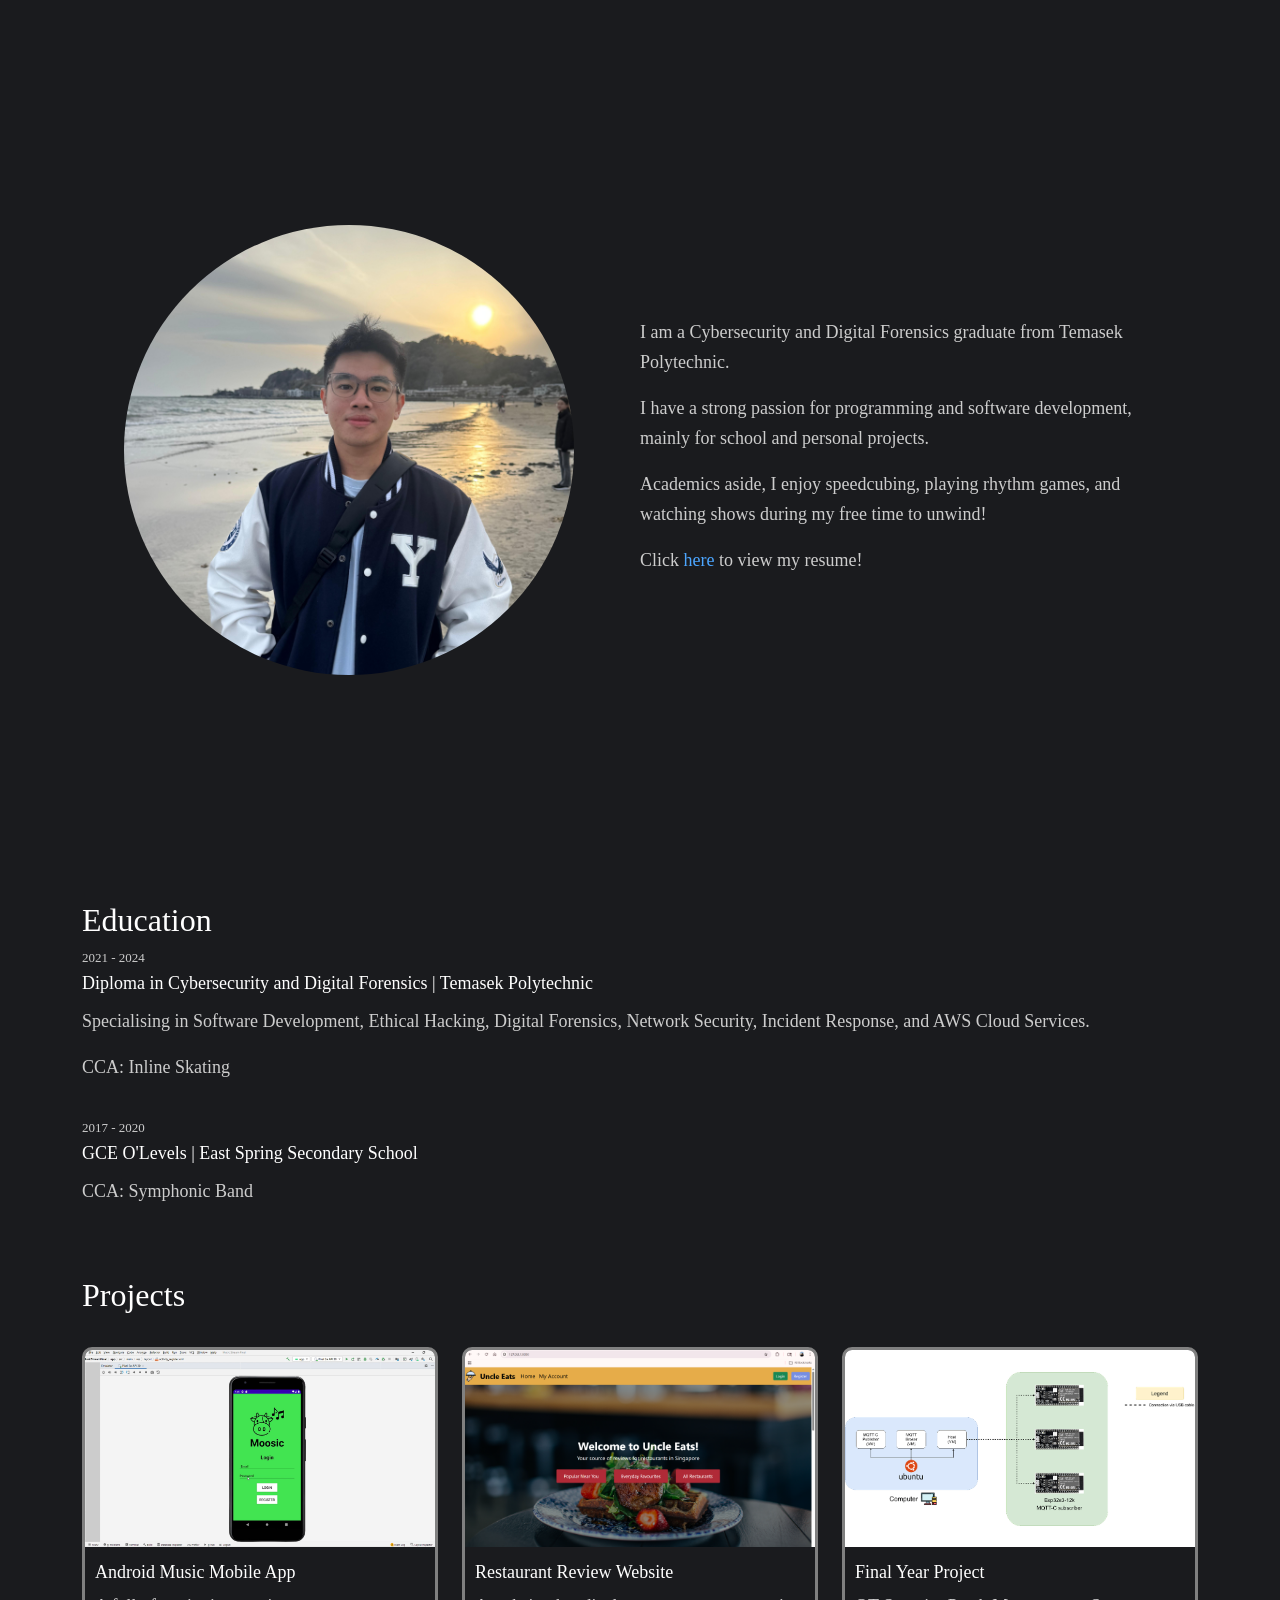
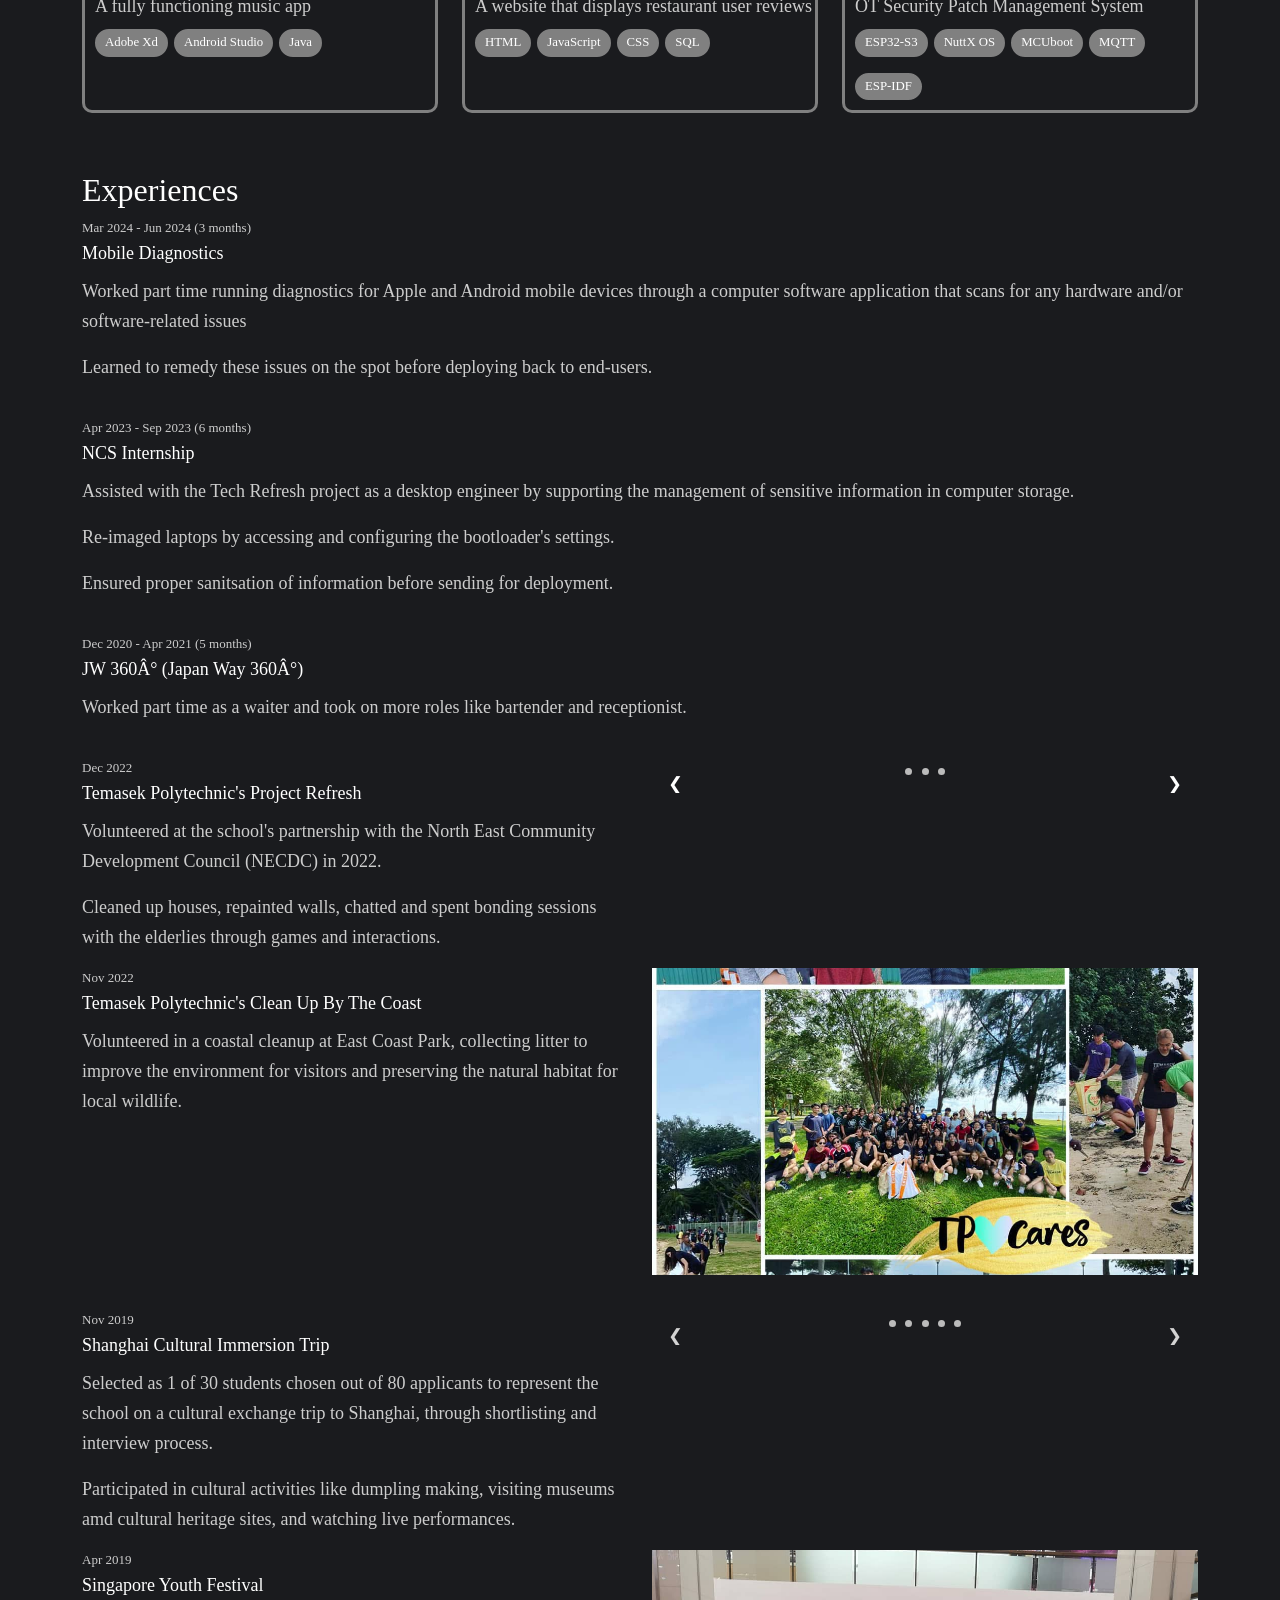
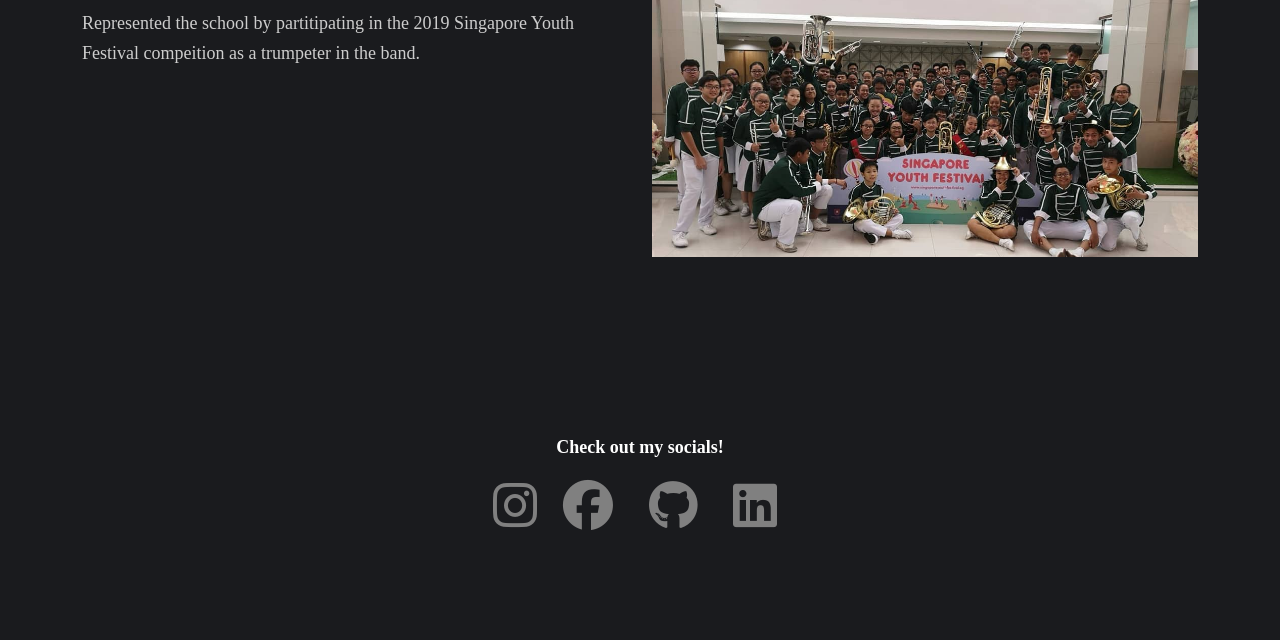
==== index.html @ 4764091c "updated resume link" ====
<!DOCTYPE html>
<html>
    <head>
        <title>
            Isaac's Portfolio
        </title>
        <meta name="viewport" content="width=device-width, initial-scale=1.0">
        <link href="https://cdn.jsdelivr.net/npm/bootstrap@5.3.8/dist/css/bootstrap.min.css" rel="stylesheet" integrity="sha384-sRIl4kxILFvY47J16cr9ZwB07vP4J8+LH7qKQnuqkuIAvNWLzeN8tE5YBujZqJLB" crossorigin="anonymous">
        <link rel="stylesheet" href="https://cdnjs.cloudflare.com/ajax/libs/font-awesome/6.5.1/css/all.min.css">
        <link href='https://fonts.googleapis.com/css?family=JetBrains Mono' rel='stylesheet'>
        <link rel="stylesheet" href="style.css">
        <link rel="preload" as="image" href="public/avatar.jpeg">
    </head>

    <body>
        <div class="navbar-overlay"></div>
        <div w3-include-html="navbar.html"></div>
        <div class="container">
            <div class="row align-items-center sec1" id="sec1">
                <div class="col-12 col-md-6 text-center">
                    <img src="public/avatar.jpeg" alt="Avatar" class="avatar">
                </div>
                <div class="col-12 col-md-6 mono-p">
                    <h1 class="mono-h1"><span class="auto-type"></h1>
                    <p>I am a Cybersecurity and Digital Forensics graduate from Temasek Polytechnic.</p>
                    <p>I have a strong passion for programming and software development, mainly for school and personal projects.</p>
                    <p>Academics aside, I enjoy speedcubing, playing rhythm games, and watching shows during my free time to unwind!</p>
                    <div>
                        <p>Click <a class="ext-link" href="https://drive.google.com/file/d/1v0BvdiMFDhr4wLWKncnkN6v-j6sJfYW4/view?usp=sharing" target="_blank">here</a> to view my resume!</p>
                    </div>
                </div>
            </div>
            <div class="row" id="sec2">
                <section>
                    <h1 class="mono-h1">Education</h1>
                    <div class="row">
                        <div class="col-12">
                            <div class="timeline-item">
                                <div class="mono-p">
                                    <span class="timeline-year">2021 - 2024</span>
                                    <h4 class="mono-h4">Diploma in Cybersecurity and Digital Forensics | Temasek Polytechnic</h4>
                                    <p>Specialising in Software Development, Ethical Hacking, Digital Forensics, Network Security, Incident Response, and AWS Cloud Services.</p>
                                    <p>CCA: Inline Skating</p>
                                </div>
                            </div>

                            <div class="timeline-item">
                                <div class="mono-p">
                                    <span class="timeline-year">2017 - 2020</span>
                                    <h4 class="mono-h4">GCE O'Levels | East Spring Secondary School</h4>
                                    <p>CCA: Symphonic Band</p>
                                </div>
                            </div>
                        </div>
                    </div>
                </section>
            </div>
            
            <!-- empty gap -->
            <div style="padding-top: 3%;"></div>
        
            <!-- projects -->
            <div class="row" id="sec3">
                <section>
                    <h1 class="mono-h1">Projects</h1>
                    <div class="row">
                        <div class="col-12">
                            <div class="projects-grid">

                                <!-- music app -->
                                <a href="projects/android.html" class="project-card" onclick="localStorage.setItem('projectFrom', 'index')">
                                    <div class="project-thumb">
                                        <img src="public/project-images/android.png" alt="project 1" loading="lazy">
                                        <div class="project-overlay">
                                            <span>view project</span>
                                        </div>
                                    </div>
                                    <div class="project-info">
                                        <h4>Android Music Mobile App</h4>
                                        <p>A fully functioning music app</p>
                                        <div class="project-tags">
                                            <span class="tag">Adobe Xd</span>
                                            <span class="tag">Android Studio</span>
                                            <span class="tag">Java</span>
                                        </div>
                                    </div>
                                </a>
                                
                                <!-- restaurant review website -->
                                <a href="projects/restaurant.html" class="project-card">
                                    <div class="project-thumb">
                                        <img src="public/project-images/restaurant1.png" alt="project 2" loading="lazy">
                                        <div class="project-overlay">
                                            <span>view project</span>
                                        </div>
                                    </div>
                                    <div class="project-info">
                                        <h4>Restaurant Review Website</h4>
                                        <p>A website that displays restaurant user reviews</p>
                                        <div class="project-tags">
                                            <span class="tag">HTML</span>
                                            <span class="tag">JavaScript</span>
                                            <span class="tag">CSS</span>
                                            <span class="tag">SQL</span>
                                        </div>
                                    </div>
                                </a>

                                <!-- mp -->
                                <a href="projects/mp.html" class="project-card">
                                    <div class="project-thumb">
                                        <img src="public/project-images/esp32.jpg" alt="project 3" loading="lazy" style="object-fit: contain;">
                                        <div class="project-overlay">
                                            <span>view project</span>
                                        </div>
                                    </div>
                                    <div class="project-info">
                                        <h4>Final Year Project</h4>
                                        <p>OT Security Patch Management System</p>
                                        <div class="project-tags">
                                            <span class="tag">ESP32-S3</span>
                                            <span class="tag">NuttX OS</span>
                                            <span class="tag">MCUboot</span>
                                            <span class="tag">MQTT</span>
                                            <span class="tag">ESP-IDF</span>
                                        </div>
                                    </div>
                                </a>
                            </div>
                        </div>
                        <!-- <div class="all-projects">
                            <a href="projects.html">view all projects ></a>
                        </div> -->
                    </div>
                </section>
            </div>

            <!-- empty gap -->
            <div style="padding-top: 3%;"></div>

            <!-- experiences -->
            <div class="row" id="sec4">
                <section>
                    <h1 class="mono-h1">Experiences</h1>
                    <div class="row">
                        <div class="col-12">
                            <div class="timeline-item">
                                <span class="timeline-year">Mar 2024 - Jun 2024 (3 months)</span>
                                <h4 class="mono-h4">Mobile Diagnostics</h4>
                                <p class="mono-p">Worked part time running diagnostics for Apple and Android mobile devices through a computer software application that scans for any hardware and/or software-related issues</p>
                                <p class="mono-p">Learned to remedy these issues on the spot before deploying back to end-users.</p>
                            </div>
                            <div class="timeline-item">
                                <div class="timeline-content">
                                    <span class="timeline-year">Apr 2023 - Sep 2023 (6 months)</span>
                                    <h4 class="mono-h4">NCS Internship</h4>
                                    <p class="mono-p">Assisted with the Tech Refresh project as a desktop engineer by supporting the management of sensitive information in computer storage.</p>
                                    <p class="mono-p">Re-imaged laptops by accessing and configuring the bootloader's settings.</p>
                                    <p class="mono-p">Ensured proper sanitsation of information before sending for deployment.</p>
                                </div>
                            </div>
                            <div class="timeline-item">
                                <div class="timeline-content">
                                    <span class="timeline-year">Dec 2020 - Apr 2021 (5 months)</span>
                                    <h4 class="mono-h4">JW 360° (Japan Way 360°)</h4>
                                    <p class="mono-p">Worked part time as a waiter and took on more roles like bartender and receptionist.</p>
                                </div>
                            </div>
                        </div>
                    </div>
                    
                    <div class="row">
                        <!-- project refresh -->
                        <div class="timeline-content">
                            <div class="row">
                                <div class="col-12 col-md-6">
                                    <span class="timeline-year">Dec 2022</span>
                                    <h4 class="mono-h4">Temasek Polytechnic's Project Refresh</h4>
                                    <p class="mono-p">Volunteered at the school's partnership with the North East Community Development Council (NECDC) in 2022.</p>
                                    <p class="mono-p">Cleaned up houses, repainted walls, chatted and spent bonding sessions with the elderlies through games and interactions.</p>
                                </div>
                                <div class="col-12 col-md-6">
                                    <div class="slideshow-container" id="slideshow-refresh">
                                        <div class="mySlides">
                                            <div class="numbertext">1 / 3</div>
                                            <img src="public/experiences/refresh1.webp" class="lightbox-trigger" data-group="refresh" data-index="0" loading="lazy">
                                        </div>
                                        <div class="mySlides">
                                            <div class="numbertext">2 / 3</div>
                                            <img src="public/experiences/refresh2.jpg" class="lightbox-trigger" data-group="refresh" data-index="1" loading="lazy">
                                        </div>
                                        <div class="mySlides">
                                            <div class="numbertext">3 / 3</div>
                                            <img src="public/experiences/refresh3.jpg" class="lightbox-trigger" data-group="refresh" data-index="2" loading="lazy">
                                        </div>
                                        <a class="prev" onclick="plusSlides(-1, 'slideshow-refresh')" style="color: white;">&#10094;</a>
                                        <a class="next" onclick="plusSlides(1, 'slideshow-refresh')" style="color: white;">&#10095;</a>

                                        <div class="dots-container">
                                            <span class="dot" onclick="currentSlide(1, 'slideshow-refresh')"></span>
                                            <span class="dot" onclick="currentSlide(2, 'slideshow-refresh')"></span>
                                            <span class="dot" onclick="currentSlide(3, 'slideshow-refresh')"></span>
                                        </div>
                                    </div>
                                </div>
                            </div>
                        </div>

                        <!-- clean up by the coast -->
                        <div class="coast-timeline-item">
                            <div class="timeline-content">
                                <div class="row">
                                    <div class="col-12 col-md-6">
                                        <span class="timeline-year">Nov 2022</span>
                                        <h4 class="mono-h4">Temasek Polytechnic's Clean Up By The Coast</h4>
                                        <p class="mono-p">Volunteered in a coastal cleanup at East Coast Park, collecting litter to improve the environment for visitors and preserving the natural habitat for local wildlife.</p>
                                    </div>
                                    <div class="col-12 col-md-6">
                                        <img src="public/experiences/clean-up.jpg" class="lightbox-trigger single-image" data-group="cleanup" data-index="0" loading="lazy">
                                    </div>
                                </div>
                            </div>
                        </div>

                        <!-- shanghai -->
                        <div class="timeline-content">
                            <div class="row">
                                <div class="col-12 col-md-6">
                                    <span class="timeline-year">Nov 2019</span>
                                    <h4 class="mono-h4">Shanghai Cultural Immersion Trip</h4>
                                    <p class="mono-p">Selected as 1 of 30 students chosen out of 80 applicants to represent the school on a cultural exchange trip to Shanghai, through shortlisting and interview process.</p>
                                    <p class="mono-p">Participated in cultural activities like dumpling making, visiting museums amd cultural heritage sites, and watching live performances.</p>
                                </div>
                                <div class="col-12 col-md-6">
                                    <div class="slideshow-container" id="slideshow-shanghai">
                                        <div class="mySlides">
                                            <div class="numbertext">1 / 5</div>
                                            <img src="public/experiences/shanghai1.jpg" class="lightbox-trigger" data-group="shanghai" data-index="0" loading="lazy">
                                        </div>
                                        <div class="mySlides">
                                            <div class="numbertext">2 / 5</div>
                                            <img src="public/experiences/shanghai2.jpeg" class="lightbox-trigger" data-group="shanghai" data-index="1" loading="lazy">
                                        </div>
                                        <div class="mySlides">
                                            <div class="numbertext">3 / 5</div>
                                            <img src="public/experiences/shanghai3.jpeg" class="lightbox-trigger" data-group="shanghai" data-index="2" loading="lazy">
                                        </div>
                                        <div class="mySlides">
                                            <div class="numbertext">4 / 5</div>
                                            <img src="public/experiences/shanghai4.jpeg" class="lightbox-trigger" data-group="shanghai" data-index="3" loading="lazy">
                                        </div>
                                        <div class="mySlides">
                                            <div class="numbertext">5 / 5</div>
                                            <img src="public/experiences/shanghai5.jpeg" class="lightbox-trigger" data-group="shanghai" data-index="4" loading="lazy">
                                        </div>
                                        <a class="prev" onclick="plusSlides(-1, 'slideshow-shanghai')" style="color: lightgrey;">&#10094;</a>
                                        <a class="next" onclick="plusSlides(1, 'slideshow-shanghai')" style="color: lightgrey;">&#10095;</a>

                                        <div class="dots-container">
                                            <span class="dot" onclick="currentSlide(1, 'slideshow-shanghai')"></span>
                                            <span class="dot" onclick="currentSlide(2, 'slideshow-shanghai')"></span>
                                            <span class="dot" onclick="currentSlide(3, 'slideshow-shanghai')"></span>
                                            <span class="dot" onclick="currentSlide(4, 'slideshow-shanghai')"></span>
                                            <span class="dot" onclick="currentSlide(5, 'slideshow-shanghai')"></span>
                                        </div>
                                    </div>
                                </div>
                            </div>
                        </div>

                        <!-- syf -->
                        <div class="timeline-content">
                            <div class="row">
                                <div class="col-12 col-md-6">
                                <span class="timeline-year">Apr 2019</span>
                                <h4 class="mono-h4">Singapore Youth Festival</h4>
                                <p class="mono-p">Represented the school by partitipating in the 2019 Singapore Youth Festival compeition as a trumpeter in the band.</p>
                            </div>
                            <div class="col-12 col-md-6">
                                <img src="public/experiences/syf.jpg" class="lightbox-trigger single-image" data-group="syf" data-index="0" loading="lazy">
                            </div>
                        </div>
                    </div>
                </section>
            </div>

            <div class="row text-center socials icon" id="sec5">
                <div class="col-12">
                    <h4 class="mono-h4" style="padding-top: 15%; font-weight: bold; color: white;">Check out my socials!</h4>
                    <a href="https://www.instagram.com/isaactannnnn/" target="_blank"><i class="fa-brands fa-instagram"></i></a>
                    <a href="https://www.facebook.com/isaac.tan.73157" target="_blank"><i class="fa-brands fa-facebook socials"></i></a>
                    <a href="https://github.com/snorzac" target="_blank"><i class="fa-brands fa-github socials"></i></a>
                    <a href="https://www.linkedin.com/in/isaac-tan-98622b218/" target="_blank"><i class="fa-brands fa-linkedin socials"></i></a>
                </div>
            </div>
        </div>
        <div id="lightbox">
            <span class="lightbox-close" onclick="closeLightbox()">&times;</span>
            <a class="lightbox-prev" onclick="changeLightboxSlide(-1)">&#10094;</a>
            <img id="lightbox-img" src="">
            <a class="lightbox-next" onclick="changeLightboxSlide(1)">&#10095;</a>
        </div>
        <script src="https://www.w3schools.com/lib/w3.js"></script>
        <script>w3.includeHTML();</script>
        <script src="https://unpkg.com/typed.js@3.0.0/dist/typed.umd.js"></script>
        <script src="https://cdn.jsdelivr.net/npm/bootstrap@5.3.8/dist/js/bootstrap.bundle.min.js"></script>
        <script src="script.js"></script>
    </body>
</html>
---- style.css ----
/* @import url('https://fonts.googleapis.com/css2?family=JetBrains+Mono:wght@400;500;600;700&display=swap'); */

@font-face {
  font-family: 'JetBrains Mono';
  src: url('https://cdn.jsdelivr.net/gh/JetBrains/JetBrainsMono/web/woff2/JetBrainsMono-Bold-Italic.woff2') format('woff2'),
    url('https://cdn.jsdelivr.net/gh/JetBrains/JetBrainsMono/web/woff/JetBrainsMono-Bold-Italic.woff') format('woff');
  font-weight: 700;
  font-style: italic;
  font-display: swap;
}

@font-face {
  font-family: 'JetBrains Mono';
  src: url('https://cdn.jsdelivr.net/gh/JetBrains/JetBrainsMono/web/woff2/JetBrainsMono-Bold.woff2') format('woff2'),
    url('https://cdn.jsdelivr.net/gh/JetBrains/JetBrainsMono/web/woff/JetBrainsMono-Bold.woff') format('woff');
  font-weight: 700;
  font-style: normal;
  font-display: swap;
}

@font-face {
  font-family: 'JetBrains Mono';
  src: url('https://cdn.jsdelivr.net/gh/JetBrains/JetBrainsMono/web/woff2/JetBrainsMono-ExtraBold-Italic.woff2') format('woff2'),
    url('https://cdn.jsdelivr.net/gh/JetBrains/JetBrainsMono/web/woff/JetBrainsMono-ExtraBold-Italic.woff') format('woff');
  font-weight: 800;
  font-style: italic;
  font-display: swap;
}

@font-face {
  font-family: 'JetBrains Mono';
  src: url('https://cdn.jsdelivr.net/gh/JetBrains/JetBrainsMono/web/woff2/JetBrainsMono-ExtraBold.woff2') format('woff2'),
    url('https://cdn.jsdelivr.net/gh/JetBrains/JetBrainsMono/web/woff/JetBrainsMono-ExtraBold.woff') format('woff');
  font-weight: 800;
  font-style: normal;
  font-display: swap;
}

@font-face {
  font-family: 'JetBrains Mono';
  src: url('https://cdn.jsdelivr.net/gh/JetBrains/JetBrainsMono/web/woff2/JetBrainsMono-Italic.woff2') format('woff2'),
    url('https://cdn.jsdelivr.net/gh/JetBrains/JetBrainsMono/web/woff/JetBrainsMono-Italic.woff') format('woff');
  font-weight: 400;
  font-style: italic;
  font-display: swap;
}

@font-face {
  font-family: 'JetBrains Mono';
  src: url('https://cdn.jsdelivr.net/gh/JetBrains/JetBrainsMono/web/woff2/JetBrainsMono-Medium-Italic.woff2') format('woff2'),
    url('https://cdn.jsdelivr.net/gh/JetBrains/JetBrainsMono/web/woff/JetBrainsMono-Medium-Italic.woff') format('woff');
  font-weight: 500;
  font-style: italic;
  font-display: swap;
}

@font-face {
  font-family: 'JetBrains Mono';
  src: url('https://cdn.jsdelivr.net/gh/JetBrains/JetBrainsMono/web/woff2/JetBrainsMono-Medium.woff2') format('woff2'),
    url('https://cdn.jsdelivr.net/gh/JetBrains/JetBrainsMono/web/woff/JetBrainsMono-Medium.woff') format('woff');
  font-weight: 500;
  font-style: normal;
  font-display: swap;
}

@font-face {
  font-family: 'JetBrains Mono';
  src: url('https://cdn.jsdelivr.net/gh/JetBrains/JetBrainsMono/web/woff2/JetBrainsMono-Regular.woff2') format('woff2'),
    url('https://cdn.jsdelivr.net/gh/JetBrains/JetBrainsMono/web/woff/JetBrainsMono-Regular.woff') format('woff');
  font-weight: 400;
  font-style: normal;
  font-display: swap;
}

html
{
    scroll-behavior: smooth;
}

/* navbar */
/* navbar */
/* navbar */
.navbar
{
    display: block;
    min-width: 100%;
    background-color: rgb(26, 27, 30);
    font-size: 13px;
    position: fixed;
    top: 0;
    left: 0;
    z-index: 9996;
}

.navbar .navbar-container
{
    border-bottom: 1px solid rgba(255, 255, 255, 0.2);
    height: 74.15px;
}

.navbar a
{
    font-family: 'JetBrains Mono';
    text-decoration-style: solid;
    text-decoration-thickness: auto;
    text-transform: uppercase;
    color: white !important;
}

.navbar a:hover
{
    text-decoration: underline;
}

.navbar-close
{
    display: none;
}

.navbar-expand-lg
{
    padding: 0px;
}

.nav-item
{
    padding-left: 24px;
    padding-right: 24px;
}

@media (max-width: 768px)
{
    .navbar-container
    {
        padding-left: 0;
        padding-right: 0;
    }

    .navbar-nav
    {
        width: 100% !important;
        margin: 0 !important;
    }

    .navbar-toggler
    {
        border-color: grey;
        border: hidden;
        padding: 12px;
        margin-right: 0px !important;
        background-origin: padding-box;
        border: none;
    }

    .navbar-toggler-icon
    {
        background-image: url("data:image/svg+xml,%3csvg xmlns='http://www.w3.org/2000/svg' viewBox='0 0 30 30'%3e%3cpath stroke='rgb(255, 255, 255)' stroke-linecap='round' stroke-miterlimit='10' stroke-width='2' d='M4 7h22M4 15h22M4 23h22'/%3e%3c/svg%3e");
        width: 24px;
        height: 24px;
        font-size: 15px;
    }

    .navbar-expand-lg
    {
        padding: 0px;
    }

    .navbar a:hover
    {
        text-decoration: none;
    }

    .navbar .navbar-container
    {
        border-bottom: hidden;
        height: 50.4px;
    }

    .navbar-collapse
    {
        position: fixed;
        background-color: rgb(26, 27, 30);
        top: 0;
        left: 0;
        right: 0;
        width: 100%;
        padding: 30px 20px;
        transform: translateY(-100%);
        transition: transform 0.1s cubic-bezier(0.4, 0, 0.2, 1) !important;
        will-change: transform;
    }

    .navbar-collapse.show
    {
        padding: 0 !important;
        display: block !important;
        transform: translateY(0) !important;
    }
    
    .navbar-overlay
    {
        display: none;
        position: fixed;
        top: 0;
        left: 0;
        width: 100%;
        height: 100%;
        background-color: rgba(0, 0, 0, 0.5);
        z-index: 9000 !important;
    }
    
    .navbar-overlay.show
    {
        display: block;
    }
    
    .navbar-close
    {
        display: block !important;
        font-size: 36px !important;
        text-align: right;
        padding: 8px 0px;
    }
    
    .nav-link.active
    {
        text-align: right;
        font-size: 13px;
        line-height: 36px;
    }
}

.socials
{
    padding-left: 10px;
    padding-right: 10px;
    padding-bottom: 5%;
    padding-top: 10px;
    font-size: 50px;
}

.icon
{
    color: grey;
}

.icon a:hover
{
    color: white;
}

.row
{
    scroll-margin-top: 100px;
}

@media (max-width: 768px)
{
    .row
    {
        scroll-margin-top: 60px;
    }
}

body
{
    overflow-x: hidden;
    color: rgb(255, 255, 255);
    background-color: rgb(26, 27, 30);
}

.mono-h1
{
    font-family: 'JetBrains Mono';
    font-weight: 500;
    font-style: normal;
    line-height: 40px;
    font-size: 32px;
    font-stretch: 100%;
    color: rgb(255, 255, 255);
    display: block;
}

.mono-h3
{
    font-family: 'JetBrains Mono';
    font-weight: 500;
    font-style: normal;
    line-height: 30px;
    font-size: 23px;
    font-stretch: 100%;
    color: rgb(255, 255, 255);
    display: block;
}

.mono-h4
{
    font-family: 'JetBrains Mono';
    font-weight: 500;
    font-style: normal;
    line-height: 30px;
    font-size: 18px;
    font-stretch: 100%;
    color: rgb(255, 255, 255);
    display: block;
}

.mono-p
{
    font-family: 'JetBrains Mono';
    font-style: normal;
    line-height: 30px;
    font-size: 18px;
    font-weight: 400;
    font-stretch: 100%;
    color: rgb(205, 205, 205);
    display: block;
}

@media (max-width: 768px)
{
    body p
    {
        font-size: 18px;
        line-height: 1.5;
    }

    #sec2 .mono-p
    {
        line-height: 20px;
    }
}

.sec1
{
    min-height: 100vh;
    width: 100%;
    display: flex;
    align-items: center;
    justify-content: center;
}

@media (max-width: 768px)
{
    .sec1
    {
        justify-content: initial;
        flex-direction: column;
        padding-top: 50.4px;
    }
}

/* avatar */
/* avatar */
/* avatar */
.avatar
{
    border-radius: 50%;
    width: 450px;
    height: 450px;
    object-fit: cover;
    aspect-ratio: 1 / 1;
}

@media (max-width: 768px)
{
    .avatar
    {
        width: 250px;
        height: 250px;
    }
}

/* scroll down */
/* scroll down */
/* scroll down */
.scroll-down
{
    scroll-margin-top: 100px;
    position: absolute;
    transform: translateX(-50%);
    left: 50%;
    bottom: 20px;
    height: 50px;
    width: 60px;
    cursor: pointer;
    font-size: 30px;
}

a
{
    color: inherit;
    text-decoration: none;
}

a:focus
{
    outline: none;
}

.timeline-item
{
    padding-bottom: 20px;
}

.coast-timeline-item
{
    padding-bottom: 35px;
}

@media (max-width: 768px)
{
    .coast-timeline-item
    {
        padding-bottom: 35px;
    }
}

.timeline-year
{
    font-family: 'JetBrains Mono';
    font-size: 13px;
    color: rgb(205, 205, 205);
    line-height: 20px;
    font-weight: 300px;
    display: block;
}

/* project grid */
/* project grid */
/* project grid */
.projects-grid
{
    display: grid;
    grid-template-columns: repeat(3, 1fr);
    gap: 24px;
    margin-top: 24px;
    margin-bottom: 24px;
}

@media (max-width: 768px)
{
    .projects-grid
    {
        grid-template-columns: repeat(2, 1fr);
    }
}

@media (max-width: 480px)
{
    .projects-grid
    {
        grid-template-columns: 1fr;
    }
}

/* project cards */
/* project cards */
/* project cards */
.project-card
{
    display: block;
    border: 3px solid grey;
    border-radius: 10px;
    overflow: hidden;
    transition: transform 0.2s ease, box-shadow 0.2s ease;
    color: inherit;
    text-decoration: none;
}

.project-card:hover
{
    transform: translateY(-4px);
    box-shadow: 0 8px 24px rgba(255, 197, 211, 0.4);
}

/* thumbnail */
/* thumbnail */
/* thumbnail */
.project-thumb
{
    position: relative;
    width: 100%;
    aspect-ratio: 16 / 9;
    overflow: hidden;
    background-color: white;
}

.project-thumb img
{
    width: 100%;
    height: 100%;
    object-fit: cover;
    display: block;
}

/* project description */
/* project description */
/* project description */
.project-info
{
    padding-top: 10px;
    padding-left: 10px;
}

.project-info h4
{
    font-family: 'JetBrains Mono';
    font-weight: 500;
    font-style: normal;
    line-height: 30px;
    font-size: 18px;
    font-stretch: 100%;
    color: rgb(255, 255, 255);
    display: block;
    margin: 0 0 4px 0;
}

.project-info p
{
    font-family: 'JetBrains Mono';
    font-style: normal;
    line-height: 30px;
    font-size: 18px;
    font-weight: 400;
    font-stretch: 100%;
    color: rgb(205, 205, 205);
    display: block;
    margin-bottom: 4px;
}

.project-tags
{
    font-family: 'JetBrains Mono';
    font-style: normal;
    font-size: 10px;
    display: flex;
    flex-wrap: wrap;
    gap: 6px;
    margin-top: 8px;
}

.tag
{
    font-size: 0.8rem;
    padding: 2px 8px;
    margin-bottom: 10px;
    border-radius: 20px;
    border: 2px solid grey;
    columns: inherit;
    opacity: 1;
    background-color: grey;
}

.all-projects
{
    /* color: rgb(240, 120, 150); */
    color: white;
    text-align: right;
}

.all-projects a:hover
{
    font-weight: bold;
}

#lightbox
{
    display: none;
    position: fixed;
    top: 0;
    left: 0;
    width: 100%;
    height: 100%;
    background: rgba(0, 0, 0, 0.9);
    z-index: 9999;
    justify-content: center;
    align-items: center;
    /* cursor: pointer; */
}

#lightbox.active
{
    display: flex;
}

#lightbox img
{
    max-width: 90%;
    max-height: 90vh;
    object-fit: contain;
    border-radius: 4px;
}

.projects
{
    padding-bottom: 10%;
}

.projects h1
{
    padding-bottom: 10px;
}

.projects p ul
{
    font-size: 1rem;
}

.ext-link
{
    color: rgb(76, 166, 255);
}

.ext-link:hover
{
    text-decoration: underline;
}

.card-slideshow
{
    position: relative;
    width: 100%;
    overflow: hidden;
    border: 3px solid white;
    border-radius: 10px;
}

@media (max-width: 768px)
{
    .card-slideshow
    {
        max-width: 100% !important;
        margin: 0 auto;
    }

    /* .timeline
    {
        padding-left: 20px;
    } */
}

.slide-track
{
    overflow: hidden;
    width: 100%;
    aspect-ratio: 16 / 9;
    border-radius: 10px;
}

.slide-img
{
    position: absolute;
    inset: 0;
    width: 100%;
    height: 100%;
    object-fit: cover;
    opacity: 0;
    transition: opacity 0.4s ease;
    cursor: pointer;
}

.slide-img.active
{
    opacity: 1;
}

.slide-btn
{
    position: absolute;
    top: 50%;
    transform: translateY(-50%);
    z-index: 10;
    background: black;
    opacity: 0.7;
    color: white;
    border: none;
    border-radius: 50%;
    width: 32px;
    height: 32px;
    cursor: pointer;
    font-size: 1rem;
    display: flex;
    align-items: center;
    justify-content: center;
}

.prev-btn
{
    left: 8px;
}

.next-btn
{
    right: 8px;
}

.lightbox-prev, .lightbox-next
{
    position: absolute;
    top: 50%;
    transform: translateY(-50%);
    color: white;
    font-size: 2rem;
    cursor: pointer;
    padding: 10px 20px;
    user-select: none;
    opacity: 0.3;
    transition: opacity 0.2s;
}

.lightbox-prev:hover, .lightbox-next:hover
{
    opacity: 1;
}

.lightbox-prev
{
    left: 20px;
}

.lightbox-next
{
    right: 20px;
}

.lightbox-close
{
    position: absolute;
    top: 15px;
    right: 25px;
    color: white;
    font-size: 2rem;
    cursor: pointer;
    opacity: 0.7;
}

.lightbox-close:hover
{
    opacity: 1;
}

.lightbox-trigger
{
    width: 100%;
    cursor: pointer;
}

*
{
    box-sizing: border-box;
}

/* hide the images by default */
.mySlides
{
    display: none;
    position: relative;
}

.mySlides.active-slide
{
    display: block;
}

/* slideshow container */
.slideshow-container
{
    max-width: 100%;
    position: relative;
    cursor: pointer;
    padding-bottom: 35px;
    overflow: hidden;
    position: relative;
}

.slideshow-container img
{
    aspect-ratio: 16 / 9;
    overflow: hidden;
    object-fit: cover;
    object-position: center;
}

/* next and previous buttons */
.prev, .next
{
    cursor: pointer;
    position: absolute;
    top: 50%;
    width: auto;
    padding: 16px;
    margin-top: -22px;
    color: white;
    font-weight: bold;
    font-size: 18px;
    transition: 0.6s ease;
    border-radius: 0 3px 3px 0;
    user-select: none;
}

/* position the "next button" to the right */
.next
{
    right: 0;
    border-radius: 3px 0 0 3px;
}

/* on hover, add a black background colour with a little bit see through */
.prev:hover, .next:hover
{
    background-color: rgba(0, 0, 0, 0.8);
}

@keyframes slideInRight
{
    from
    {
        transform: translateX(100%);
        opacity: 0;
    }

    to
    {
        transform: translateY(0);
        opacity: 1;
    }
}

@keyframes slideInLeft
{
    from
    {
        transform: translateX(-100%);
        opacity: 0;
    }

    to
    {
        transform: translateY(0);
        opacity: 1;
    }
}

.slide-in-right
{
    animation: slideInRight 0.3s ease forwards;
}

.slide-in-left
{
    animation: slideInLeft 0.3s ease forwards;
}

/* number text */
.numbertext
{
    color: #f2f2f2;
    font-size: 12px;
    padding: 8px 12px;
    position: absolute;
    top: 0;
}

/* dots/bullets/indicators */
.dot
{
    cursor: pointer;
    height: 7px;
    width: 7px;
    margin: 0 2px;
    background-color: #bbb;
    border-radius: 50%;
    display: inline-block;
    transition: background-color 0.6s ease;
}

.active .dot:hover
{
    background-color: white;
}

.dots-container
{
    position: absolute;
    /* bottom: 8px; */
    width: 100%;
    text-align: center;
}

/* fading animation */
.slide-fade
{
    animation-name: slide-fade;
    opacity: 1;
}

@keyframes slide-fade
{
    from
    {
        opacity: .4;
    }

    to
    {
        opacity: 1;
    }
}

/* single image */
.single-image
{
    width: 100%;
    aspect-ratio: 16 / 9;
    object-fit: cover;
    object-position: center;
    cursor: pointer;
}

.mp-img
{
    padding-top: 2%;
}

@media (max-width: 768px)
{
    .mp-img
    {
        padding-top: 0%;
    }
}
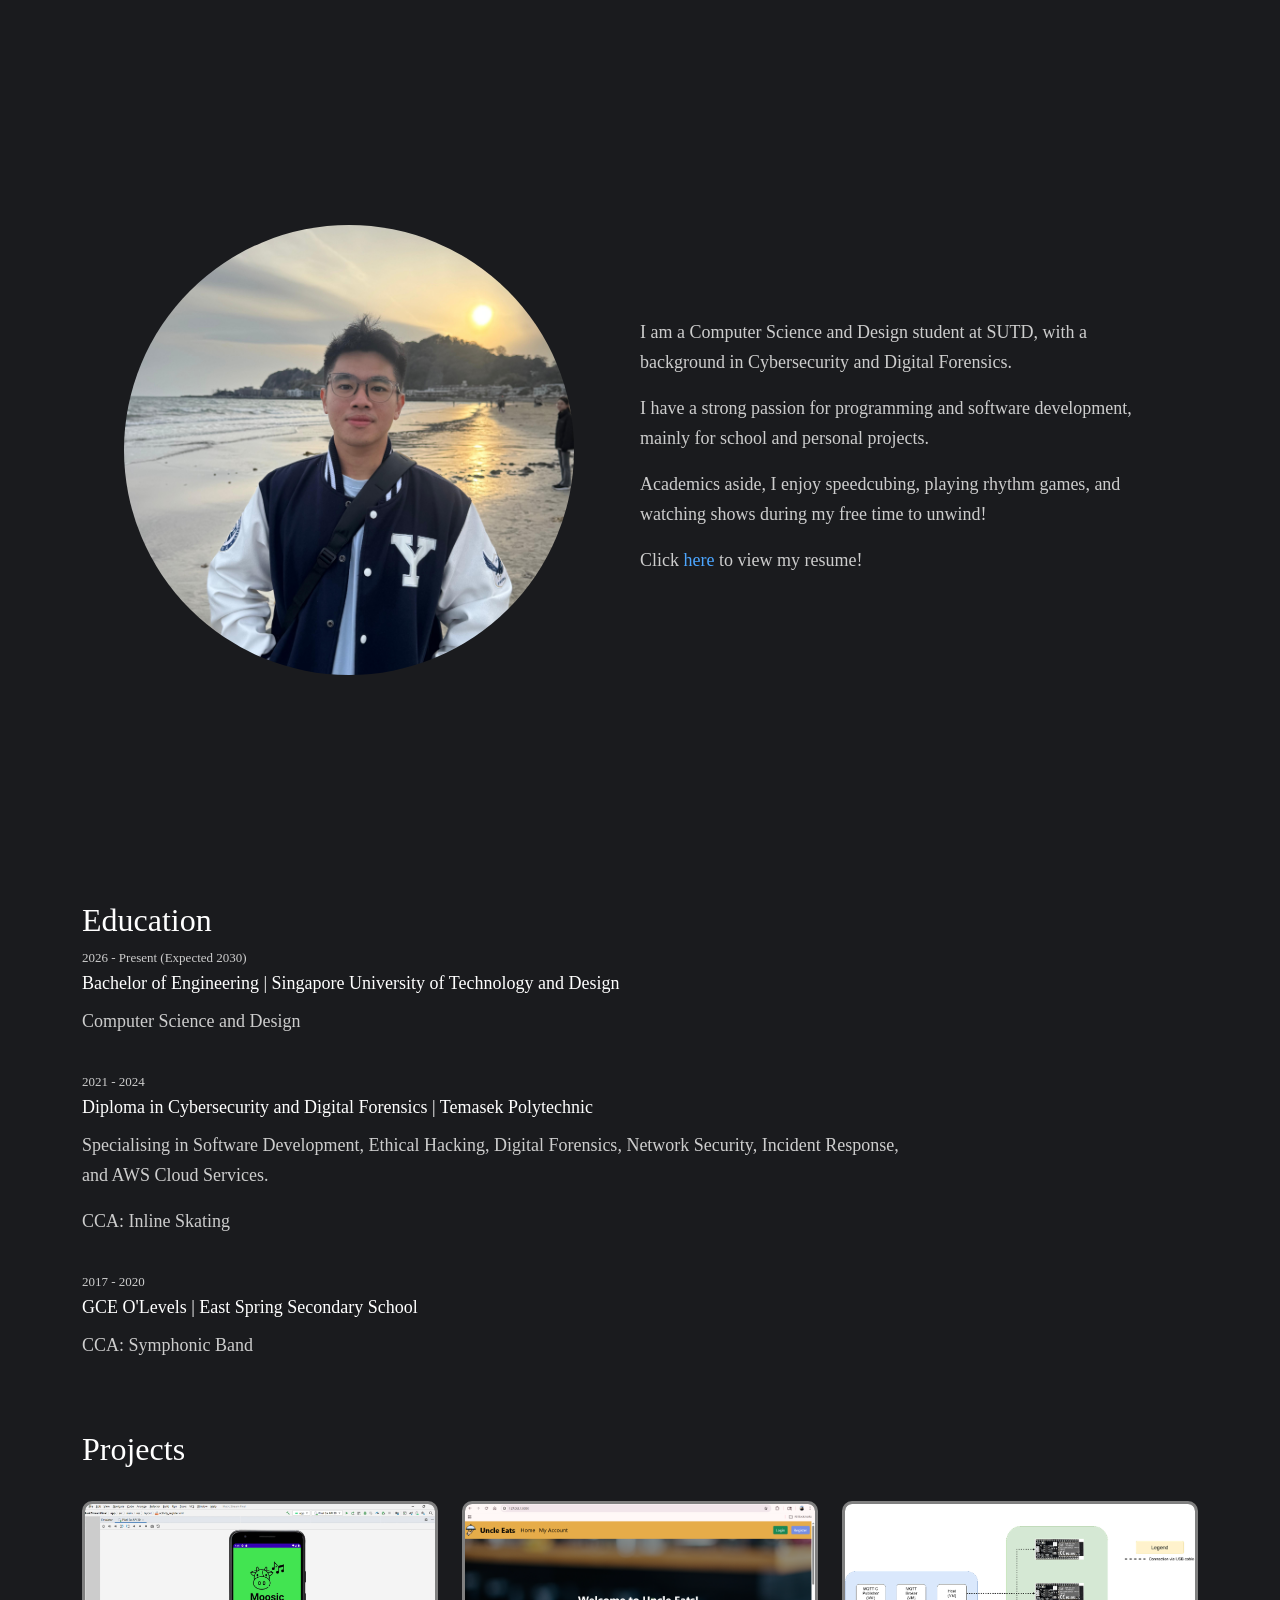
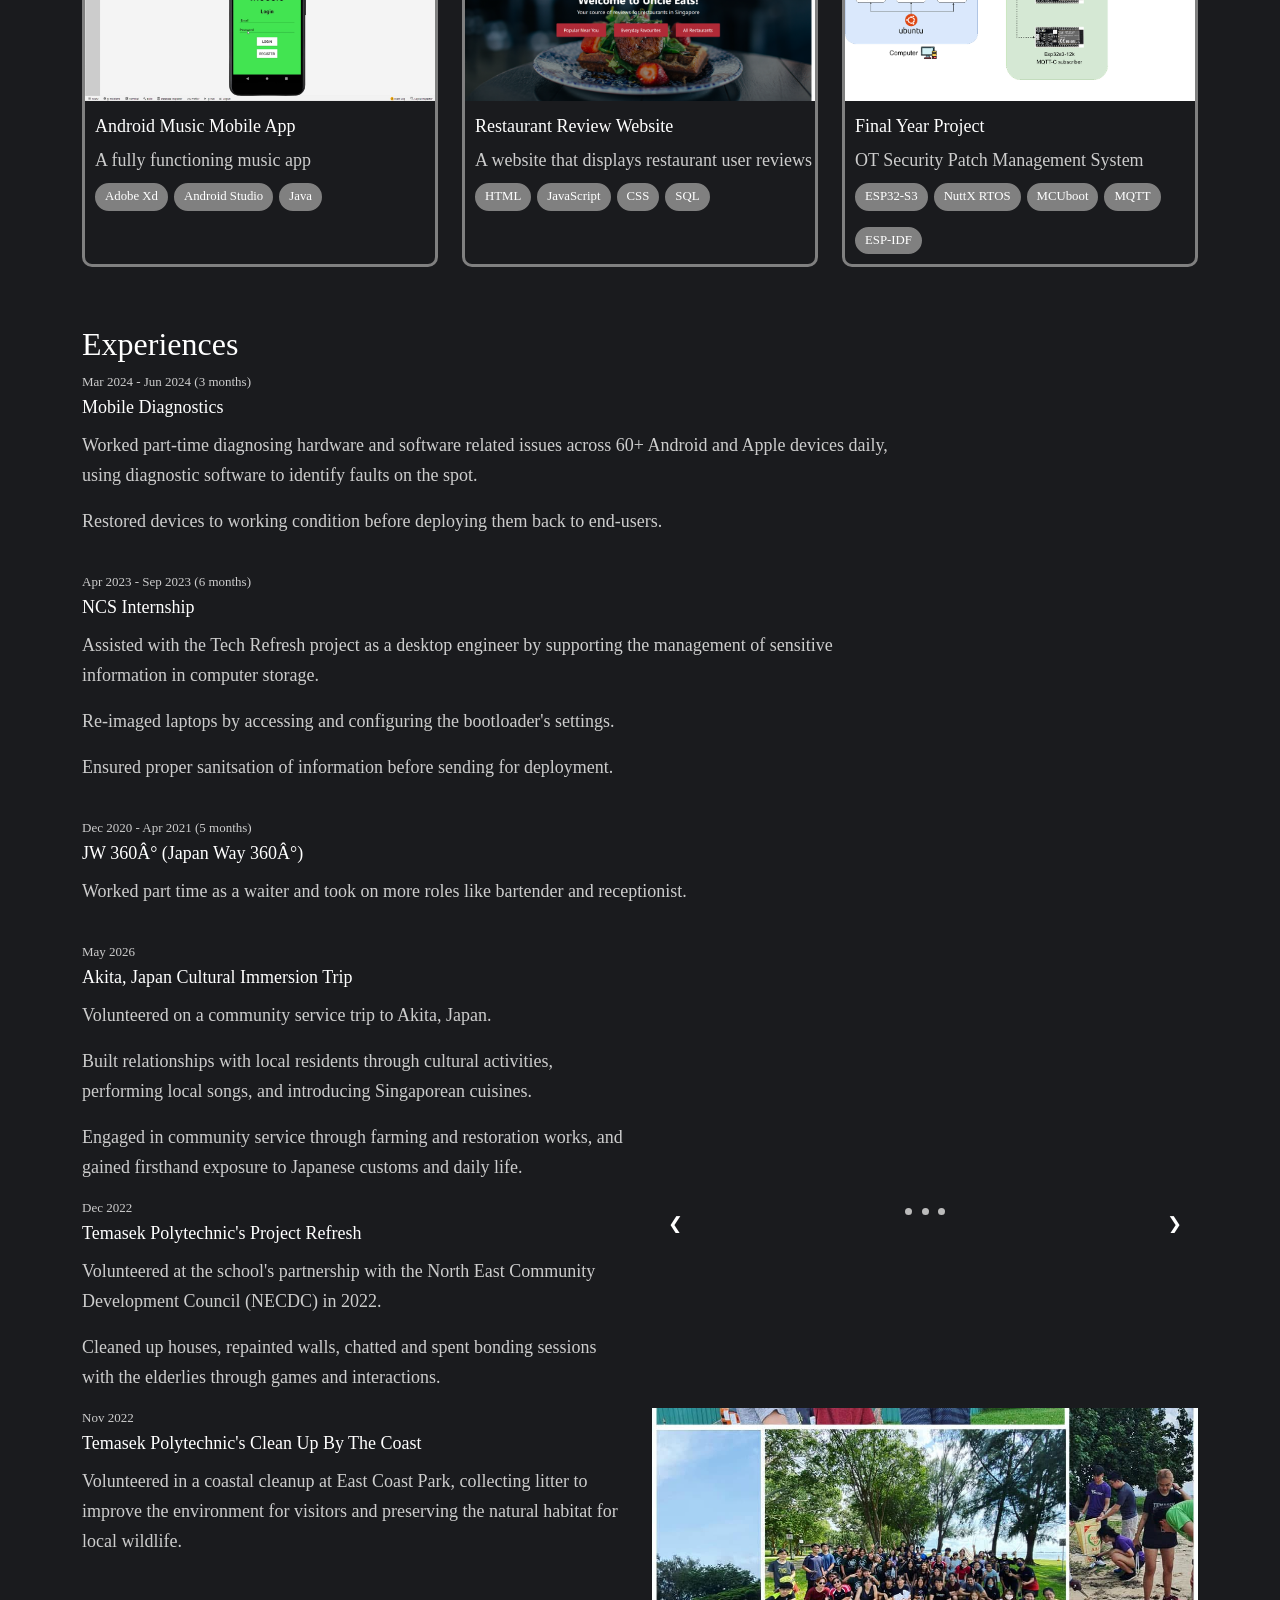
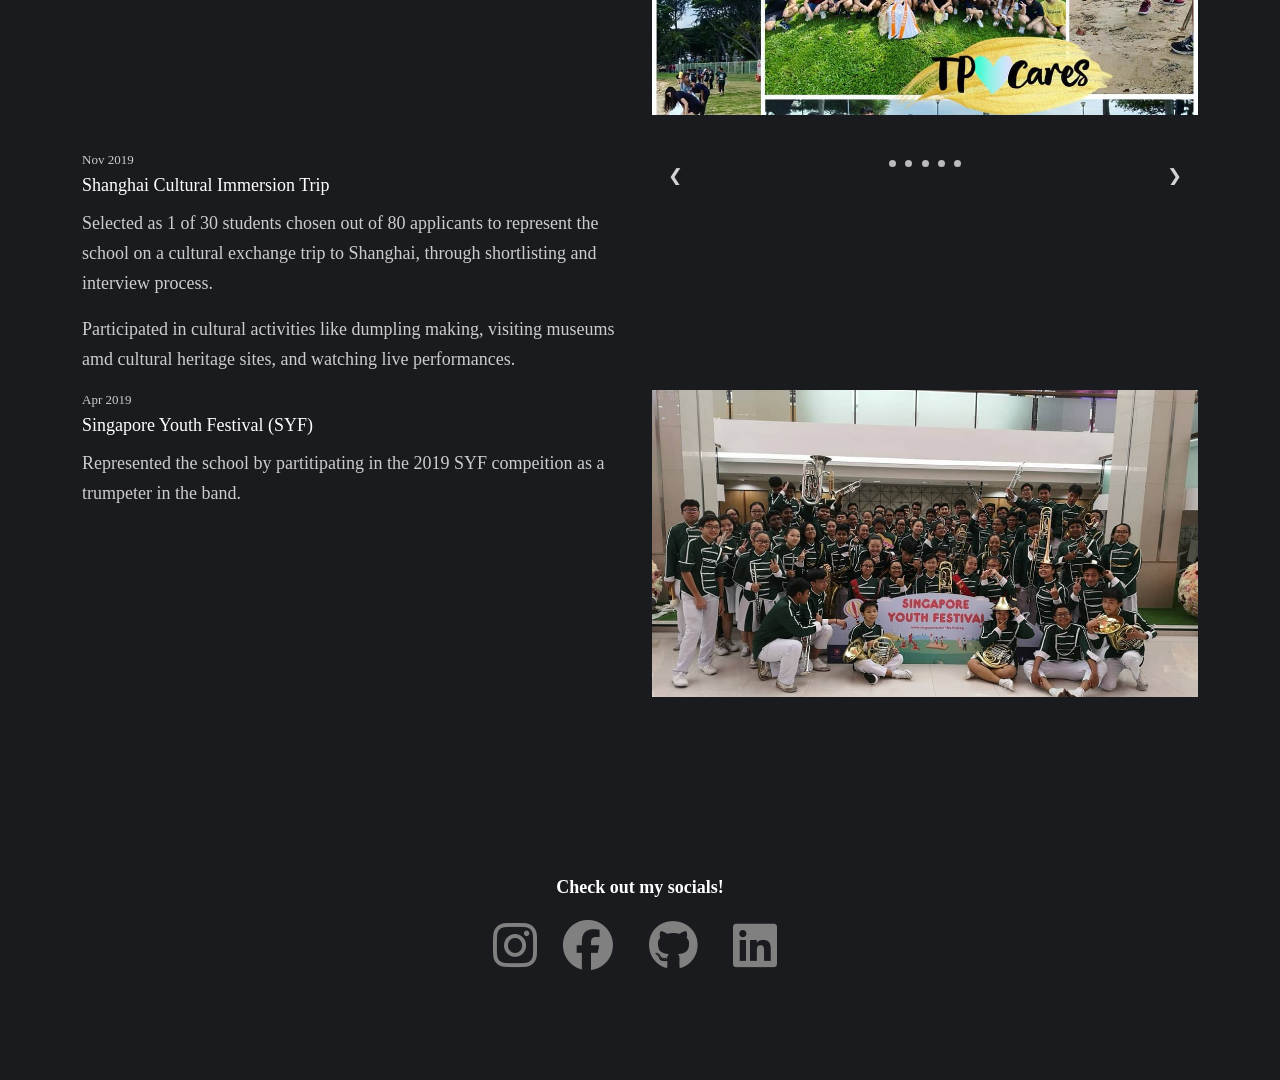
==== commit 60b7b47d: "updated akita" ====
--- a/index.html
+++ b/index.html
@@ -22,11 +22,11 @@
                 </div>
                 <div class="col-12 col-md-6 mono-p">
                     <h1 class="mono-h1"><span class="auto-type"></h1>
-                    <p>I am a Cybersecurity and Digital Forensics graduate from Temasek Polytechnic.</p>
+                    <p>I am a Computer Science and Design student at SUTD, with a background in Cybersecurity and Digital Forensics.</p>
                     <p>I have a strong passion for programming and software development, mainly for school and personal projects.</p>
                     <p>Academics aside, I enjoy speedcubing, playing rhythm games, and watching shows during my free time to unwind!</p>
                     <div>
-                        <p>Click <a class="ext-link" href="https://drive.google.com/file/d/1v0BvdiMFDhr4wLWKncnkN6v-j6sJfYW4/view?usp=sharing" target="_blank">here</a> to view my resume!</p>
+                        <p>Click <a class="ext-link" href="https://drive.google.com/file/d/1bvjVIAMTLjLHmpdv-uf1q81jsuzaP_nR/view?usp=sharing" target="_blank">here</a> to view my resume!</p>
                     </div>
                 </div>
             </div>
@@ -35,6 +35,14 @@
                     <h1 class="mono-h1">Education</h1>
                     <div class="row">
                         <div class="col-12">
+                            <div class="timeline-item">
+                                <div class="mono-p">
+                                    <span class="timeline-year">2026 - Present (Expected 2030)</span>
+                                    <h4 class="mono-h4">Bachelor of Engineering | Singapore University of Technology and Design</h4>
+                                    <p>Computer Science and Design</p>
+                                </div>
+                            </div>
+
                             <div class="timeline-item">
                                 <div class="mono-p">
                                     <span class="timeline-year">2021 - 2024</span>
@@ -70,7 +78,7 @@
                                 <!-- music app -->
                                 <a href="projects/android.html" class="project-card" onclick="localStorage.setItem('projectFrom', 'index')">
                                     <div class="project-thumb">
-                                        <img src="public/project-images/android.png" alt="project 1" loading="lazy">
+                                        <img src="public/project-images/android/android.png" alt="project 1" loading="lazy">
                                         <div class="project-overlay">
                                             <span>view project</span>
                                         </div>
@@ -89,7 +97,7 @@
                                 <!-- restaurant review website -->
                                 <a href="projects/restaurant.html" class="project-card">
                                     <div class="project-thumb">
-                                        <img src="public/project-images/restaurant1.png" alt="project 2" loading="lazy">
+                                        <img src="public/project-images/cdev/restaurant1.png" alt="project 2" loading="lazy">
                                         <div class="project-overlay">
                                             <span>view project</span>
                                         </div>
@@ -109,7 +117,7 @@
                                 <!-- mp -->
                                 <a href="projects/mp.html" class="project-card">
                                     <div class="project-thumb">
-                                        <img src="public/project-images/esp32.jpg" alt="project 3" loading="lazy" style="object-fit: contain;">
+                                        <img src="public/project-images/mp/esp32.jpg" alt="project 3" loading="lazy" style="object-fit: contain;">
                                         <div class="project-overlay">
                                             <span>view project</span>
                                         </div>
@@ -119,7 +127,7 @@
                                         <p>OT Security Patch Management System</p>
                                         <div class="project-tags">
                                             <span class="tag">ESP32-S3</span>
-                                            <span class="tag">NuttX OS</span>
+                                            <span class="tag">NuttX RTOS</span>
                                             <span class="tag">MCUboot</span>
                                             <span class="tag">MQTT</span>
                                             <span class="tag">ESP-IDF</span>
@@ -128,9 +136,6 @@
                                 </a>
                             </div>
                         </div>
-                        <!-- <div class="all-projects">
-                            <a href="projects.html">view all projects ></a>
-                        </div> -->
                     </div>
                 </section>
             </div>
@@ -147,8 +152,8 @@
                             <div class="timeline-item">
                                 <span class="timeline-year">Mar 2024 - Jun 2024 (3 months)</span>
                                 <h4 class="mono-h4">Mobile Diagnostics</h4>
-                                <p class="mono-p">Worked part time running diagnostics for Apple and Android mobile devices through a computer software application that scans for any hardware and/or software-related issues</p>
-                                <p class="mono-p">Learned to remedy these issues on the spot before deploying back to end-users.</p>
+                                <p class="mono-p">Worked part-time diagnosing hardware and software related issues across 60+ Android and Apple devices daily, using diagnostic software to identify faults on the spot.</p>
+                                <p class="mono-p">Restored devices to working condition before deploying them back to end-users.</p>
                             </div>
                             <div class="timeline-item">
                                 <div class="timeline-content">
@@ -170,6 +175,25 @@
                     </div>
                     
                     <div class="row">
+                        <!-- akita -->
+                        <div class="timeline-content">
+                            <div class="row">
+                                <div class="col-12 col-md-6">
+                                    <span class="timeline-year">May 2026</span>
+                                    <h4 class="mono-h4">Akita, Japan Cultural Immersion Trip</h4>
+                                    <p class="mono-p">Volunteered on a community service trip to Akita, Japan.</p>
+                                    <p class="mono-p">Built relationships with local residents through cultural activities, performing local songs, and introducing Singaporean cuisines.</p>
+                                    <p class="mono-p">Engaged in community service through farming and restoration works, and gained firsthand exposure to Japanese customs and daily life.</p>
+                                </div>
+                                <div class="col-12 col-md-6">
+                                    <div class="slideshow-container" id="slideshow-akita">
+                                        <div class="mySlides">
+                                            <div class="numbertext">1 / 5</div>
+                                        </div>
+                                    </div>
+                                </div>
+                            </div>
+                        </div>
                         <!-- project refresh -->
                         <div class="timeline-content">
                             <div class="row">
@@ -183,15 +207,15 @@
                                     <div class="slideshow-container" id="slideshow-refresh">
                                         <div class="mySlides">
                                             <div class="numbertext">1 / 3</div>
-                                            <img src="public/experiences/refresh1.webp" class="lightbox-trigger" data-group="refresh" data-index="0" loading="lazy">
+                                            <img src="public/experiences/refresh/refresh1.webp" class="lightbox-trigger" data-group="refresh" data-index="0" loading="lazy">
                                         </div>
                                         <div class="mySlides">
                                             <div class="numbertext">2 / 3</div>
-                                            <img src="public/experiences/refresh2.jpg" class="lightbox-trigger" data-group="refresh" data-index="1" loading="lazy">
+                                            <img src="public/experiences/refresh/refresh2.jpg" class="lightbox-trigger" data-group="refresh" data-index="1" loading="lazy">
                                         </div>
                                         <div class="mySlides">
                                             <div class="numbertext">3 / 3</div>
-                                            <img src="public/experiences/refresh3.jpg" class="lightbox-trigger" data-group="refresh" data-index="2" loading="lazy">
+                                            <img src="public/experiences/refresh/refresh3.jpg" class="lightbox-trigger" data-group="refresh" data-index="2" loading="lazy">
                                         </div>
                                         <a class="prev" onclick="plusSlides(-1, 'slideshow-refresh')" style="color: white;">&#10094;</a>
                                         <a class="next" onclick="plusSlides(1, 'slideshow-refresh')" style="color: white;">&#10095;</a>
@@ -235,23 +259,23 @@
                                     <div class="slideshow-container" id="slideshow-shanghai">
                                         <div class="mySlides">
                                             <div class="numbertext">1 / 5</div>
-                                            <img src="public/experiences/shanghai1.jpg" class="lightbox-trigger" data-group="shanghai" data-index="0" loading="lazy">
+                                            <img src="public/experiences/shanghai/shanghai1.jpg" class="lightbox-trigger" data-group="shanghai" data-index="0" loading="lazy">
                                         </div>
                                         <div class="mySlides">
                                             <div class="numbertext">2 / 5</div>
-                                            <img src="public/experiences/shanghai2.jpeg" class="lightbox-trigger" data-group="shanghai" data-index="1" loading="lazy">
+                                            <img src="public/experiences/shanghai/shanghai2.jpeg" class="lightbox-trigger" data-group="shanghai" data-index="1" loading="lazy">
                                         </div>
                                         <div class="mySlides">
                                             <div class="numbertext">3 / 5</div>
-                                            <img src="public/experiences/shanghai3.jpeg" class="lightbox-trigger" data-group="shanghai" data-index="2" loading="lazy">
+                                            <img src="public/experiences/shanghai/shanghai3.jpeg" class="lightbox-trigger" data-group="shanghai" data-index="2" loading="lazy">
                                         </div>
                                         <div class="mySlides">
                                             <div class="numbertext">4 / 5</div>
-                                            <img src="public/experiences/shanghai4.jpeg" class="lightbox-trigger" data-group="shanghai" data-index="3" loading="lazy">
+                                            <img src="public/experiences/shanghai/shanghai4.jpeg" class="lightbox-trigger" data-group="shanghai" data-index="3" loading="lazy">
                                         </div>
                                         <div class="mySlides">
                                             <div class="numbertext">5 / 5</div>
-                                            <img src="public/experiences/shanghai5.jpeg" class="lightbox-trigger" data-group="shanghai" data-index="4" loading="lazy">
+                                            <img src="public/experiences/shanghai/shanghai5.jpeg" class="lightbox-trigger" data-group="shanghai" data-index="4" loading="lazy">
                                         </div>
                                         <a class="prev" onclick="plusSlides(-1, 'slideshow-shanghai')" style="color: lightgrey;">&#10094;</a>
                                         <a class="next" onclick="plusSlides(1, 'slideshow-shanghai')" style="color: lightgrey;">&#10095;</a>
@@ -273,8 +297,8 @@
                             <div class="row">
                                 <div class="col-12 col-md-6">
                                 <span class="timeline-year">Apr 2019</span>
-                                <h4 class="mono-h4">Singapore Youth Festival</h4>
-                                <p class="mono-p">Represented the school by partitipating in the 2019 Singapore Youth Festival compeition as a trumpeter in the band.</p>
+                                <h4 class="mono-h4">Singapore Youth Festival (SYF)</h4>
+                                <p class="mono-p">Represented the school by partitipating in the 2019 SYF compeition as a trumpeter in the band.</p>
                             </div>
                             <div class="col-12 col-md-6">
                                 <img src="public/experiences/syf.jpg" class="lightbox-trigger single-image" data-group="syf" data-index="0" loading="lazy">
--- a/style.css
+++ b/style.css
@@ -315,6 +315,7 @@
     font-stretch: 100%;
     color: rgb(205, 205, 205);
     display: block;
+    max-width: 830px;
 }
 
 @media (max-width: 768px)
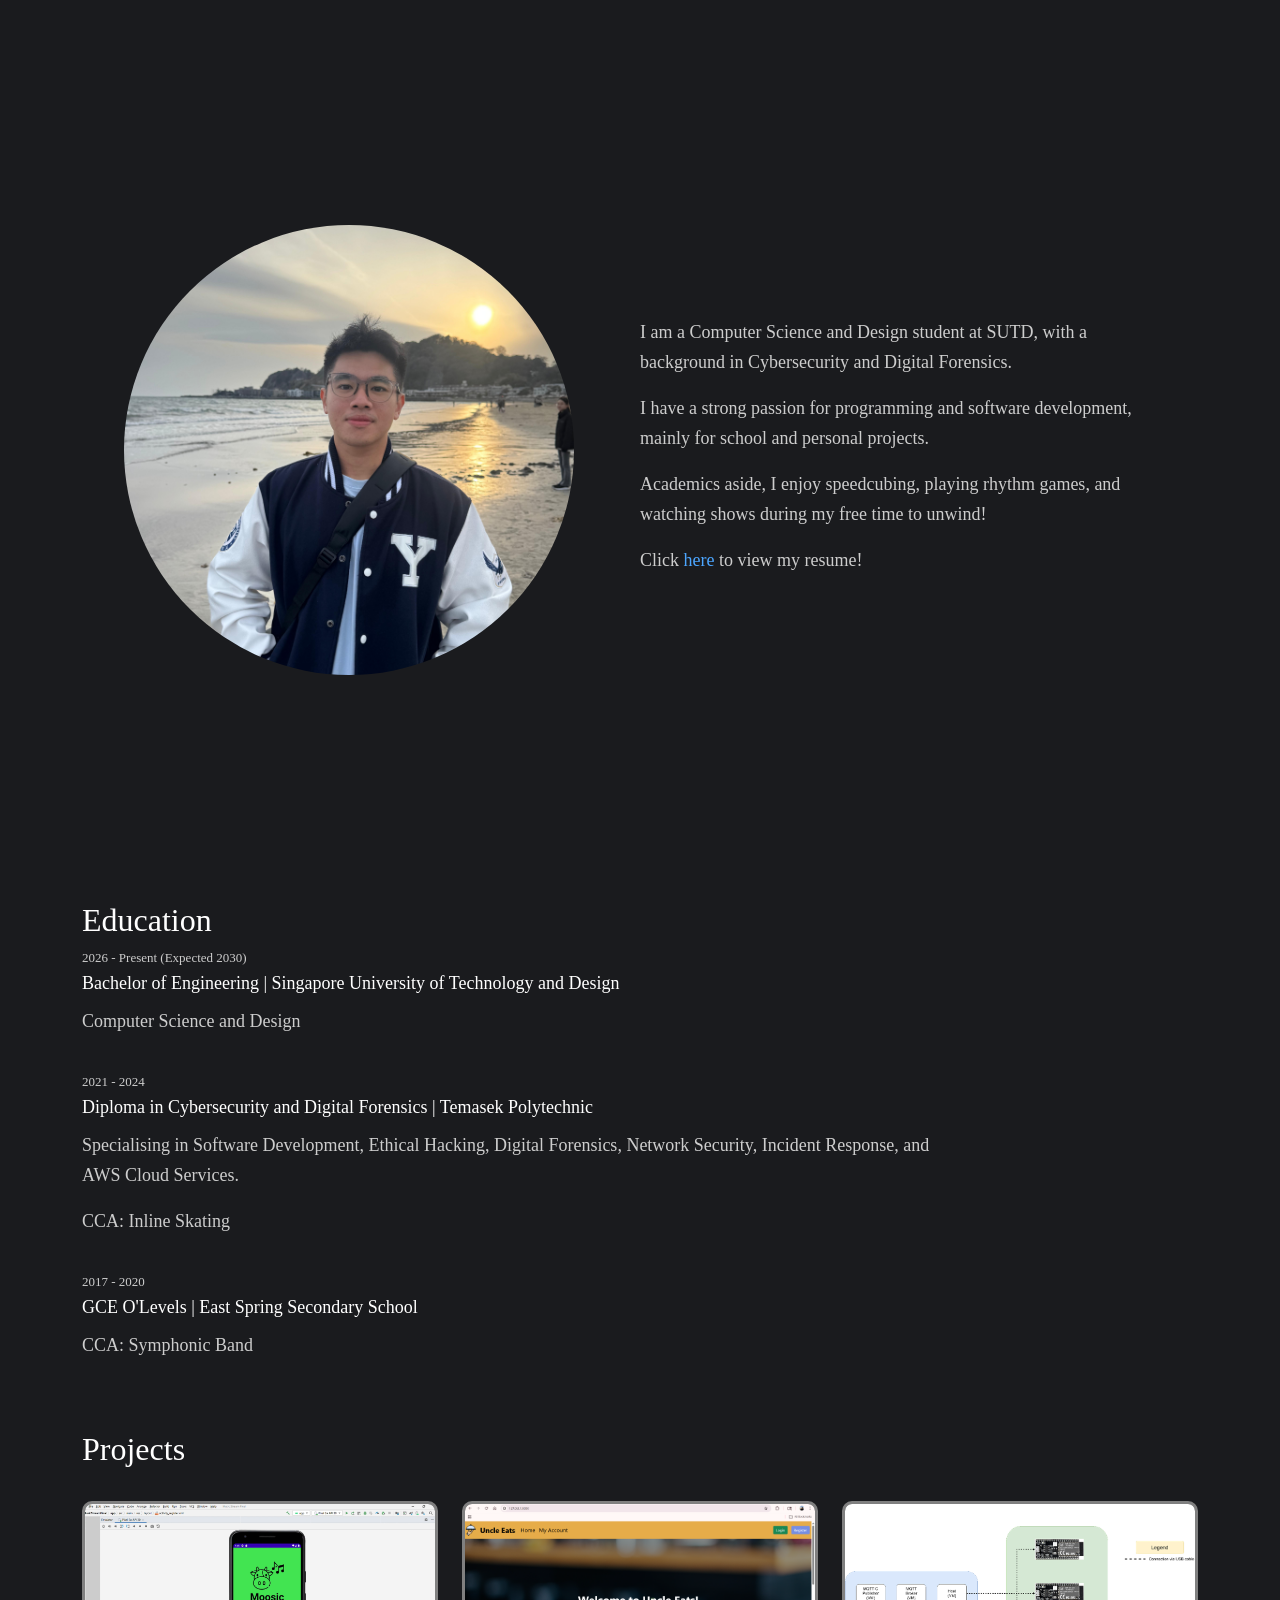
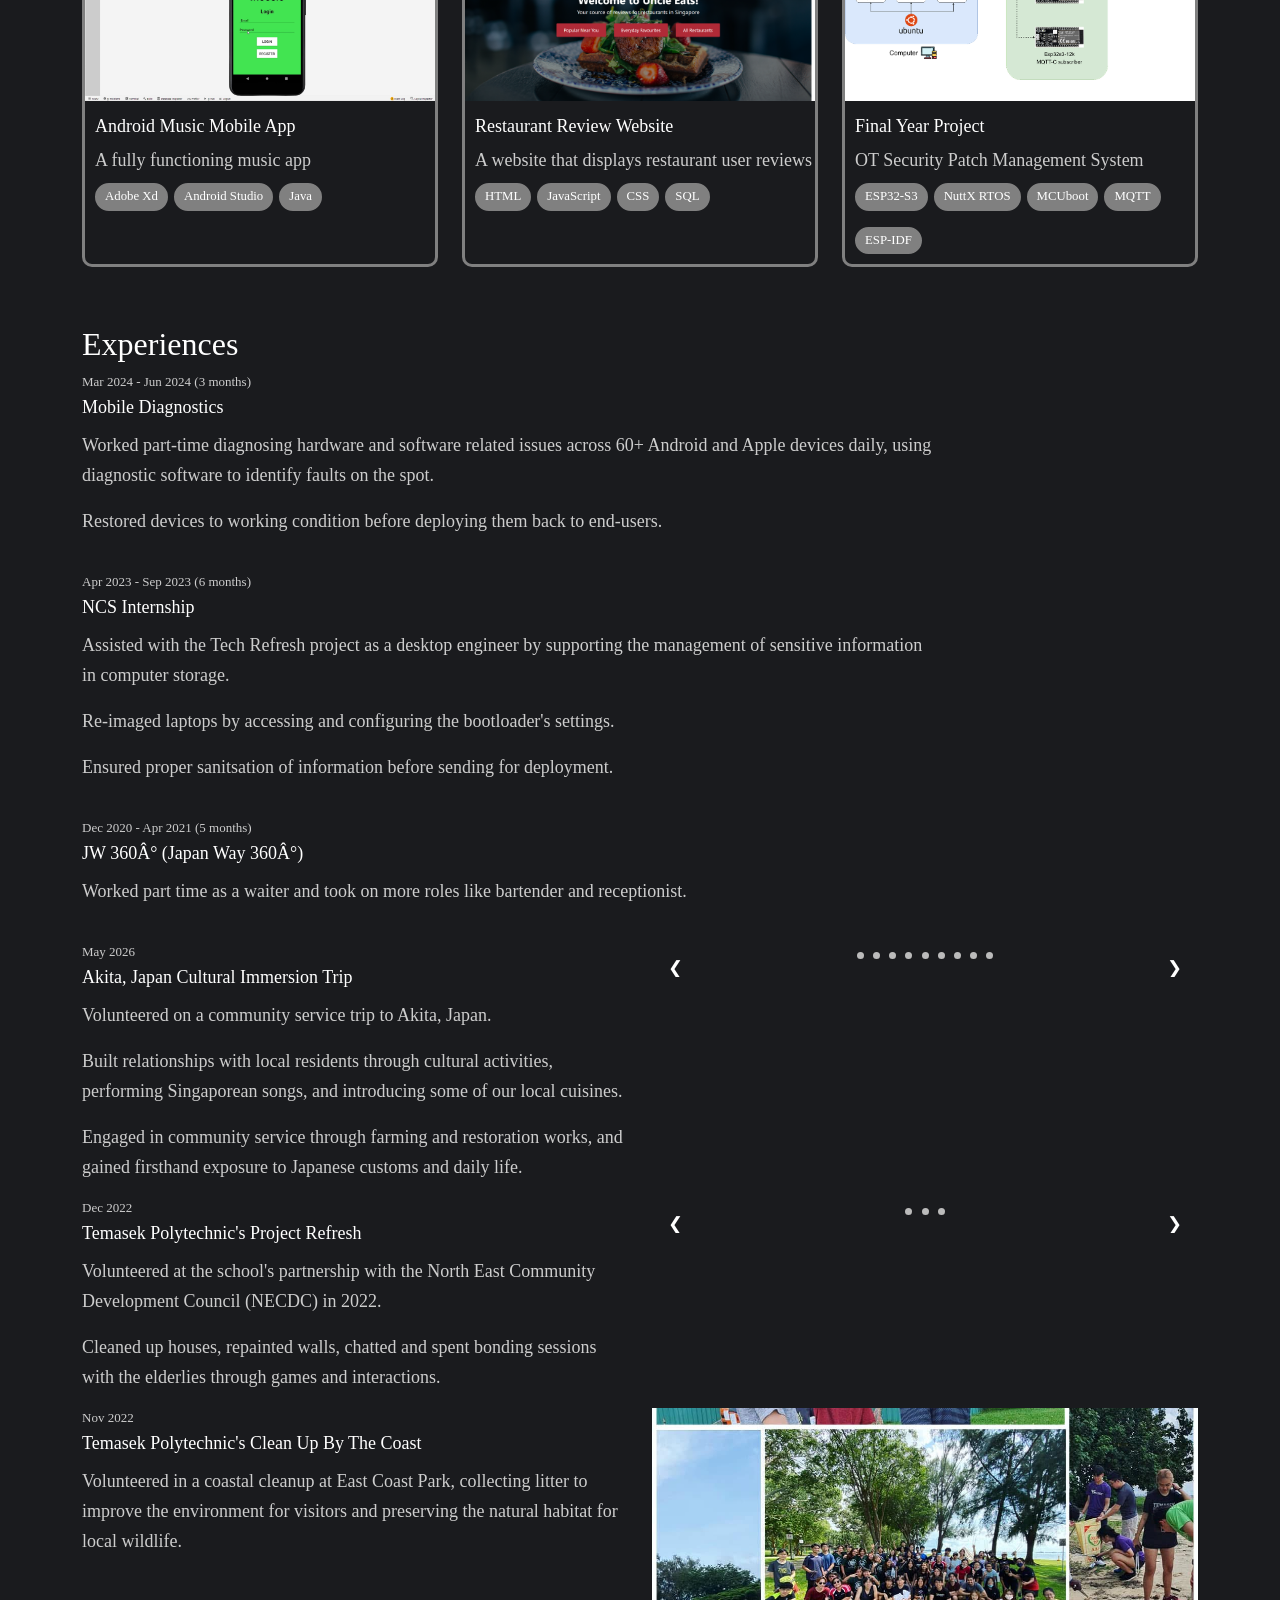
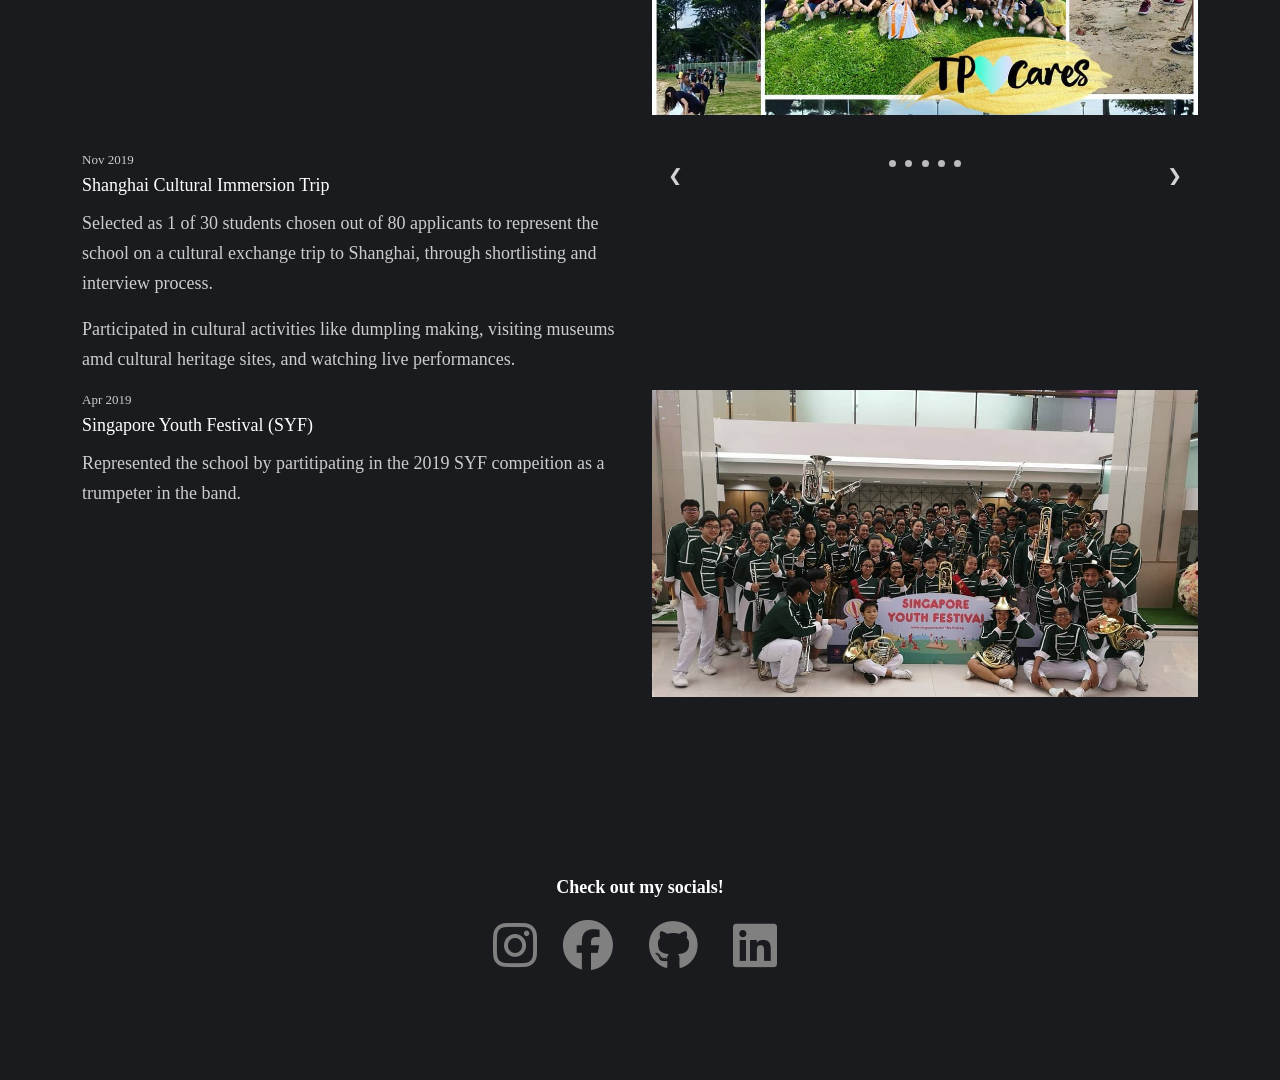
==== commit 08079ed0: "finalised akita" ====
--- a/index.html
+++ b/index.html
@@ -182,18 +182,65 @@
                                     <span class="timeline-year">May 2026</span>
                                     <h4 class="mono-h4">Akita, Japan Cultural Immersion Trip</h4>
                                     <p class="mono-p">Volunteered on a community service trip to Akita, Japan.</p>
-                                    <p class="mono-p">Built relationships with local residents through cultural activities, performing local songs, and introducing Singaporean cuisines.</p>
+                                    <p class="mono-p">Built relationships with local residents through cultural activities, performing Singaporean songs, and introducing some of our local cuisines.</p>
                                     <p class="mono-p">Engaged in community service through farming and restoration works, and gained firsthand exposure to Japanese customs and daily life.</p>
                                 </div>
                                 <div class="col-12 col-md-6">
                                     <div class="slideshow-container" id="slideshow-akita">
                                         <div class="mySlides">
-                                            <div class="numbertext">1 / 5</div>
-                                        </div>
-                                    </div>
-                                </div>
-                            </div>
-                        </div>
+                                            <div class="numbertext">1 / 9</div>
+                                            <img src="public/experiences/akita/akita1.jpg" class="lightbox-trigger" data-group="akita" data-index="0" loading="lazy">
+                                        </div>
+                                        <div class="mySlides">
+                                            <div class="numbertext">2 / 9</div>
+                                            <img src="public/experiences/akita/akita2.jpg" class="lightbox-trigger" data-group="akita" data-index="1" loading="lazy">
+                                        </div>
+                                        <div class="mySlides">
+                                            <div class="numbertext">3 / 9</div>
+                                            <img src="public/experiences/akita/akita3.jpg" class="lightbox-trigger" data-group="akita" data-index="2" loading="lazy">
+                                        </div>
+                                        <div class="mySlides">
+                                            <div class="numbertext">4 / 9</div>
+                                            <img src="public/experiences/akita/akita4.JPG" class="lightbox-trigger" data-group="akita" data-index="3" loading="lazy">
+                                        </div>
+                                        <div class="mySlides">
+                                            <div class="numbertext">5 / 9</div>
+                                            <img src="public/experiences/akita/akita5.jpg" class="lightbox-trigger" data-group="akita" data-index="4" loading="lazy">
+                                        </div>
+                                        <div class="mySlides">
+                                            <div class="numbertext">6 / 9</div>
+                                            <img src="public/experiences/akita/akita6.jpg" class="lightbox-trigger" data-group="akita" data-index="5" loading="lazy">
+                                        </div>
+                                        <div class="mySlides">
+                                            <div class="numbertext">7 / 9</div>
+                                            <img src="public/experiences/akita/akita7.jpg" class="lightbox-trigger" data-group="akita" data-index="6" loading="lazy">
+                                        </div>
+                                        <div class="mySlides">
+                                            <div class="numbertext">8 / 9</div>
+                                            <img src="public/experiences/akita/akita8.JPG" class="lightbox-trigger" data-group="akita" data-index="7" loading="lazy">
+                                        </div>
+                                        <div class="mySlides">
+                                            <div class="numbertext">9 / 9</div>
+                                            <img src="public/experiences/akita/akita9.JPG" class="lightbox-trigger" data-group="akita" data-index="8" loading="lazy">
+                                        </div>
+                                        <a class="prev" onclick="plusSlides(-1, 'slideshow-akita')" style="color: white;">&#10094;</a>
+                                        <a class="next" onclick="plusSlides(1, 'slideshow-akita')" style="color: white;">&#10095;</a>
+                                        <div class="dots-container">
+                                            <span class="dot" onclick="currentSlide(1, 'slideshow-akita')"></span>
+                                            <span class="dot" onclick="currentSlide(2, 'slideshow-akita')"></span>
+                                            <span class="dot" onclick="currentSlide(3, 'slideshow-akita')"></span>
+                                            <span class="dot" onclick="currentSlide(4, 'slideshow-akita')"></span>
+                                            <span class="dot" onclick="currentSlide(5, 'slideshow-akita')"></span>
+                                            <span class="dot" onclick="currentSlide(6, 'slideshow-akita')"></span>
+                                            <span class="dot" onclick="currentSlide(7, 'slideshow-akita')"></span>
+                                            <span class="dot" onclick="currentSlide(8, 'slideshow-akita')"></span>
+                                            <span class="dot" onclick="currentSlide(9, 'slideshow-akita')"></span>
+                                        </div>
+                                    </div>
+                                </div>
+                            </div>
+                        </div>
+
                         <!-- project refresh -->
                         <div class="timeline-content">
                             <div class="row">
--- a/style.css
+++ b/style.css
@@ -315,7 +315,7 @@
     font-stretch: 100%;
     color: rgb(205, 205, 205);
     display: block;
-    max-width: 830px;
+    max-width: 850px;
 }
 
 @media (max-width: 768px)
@@ -367,8 +367,8 @@
 {
     .avatar
     {
-        width: 250px;
-        height: 250px;
+        width: 220px;
+        height: 220px;
     }
 }
 
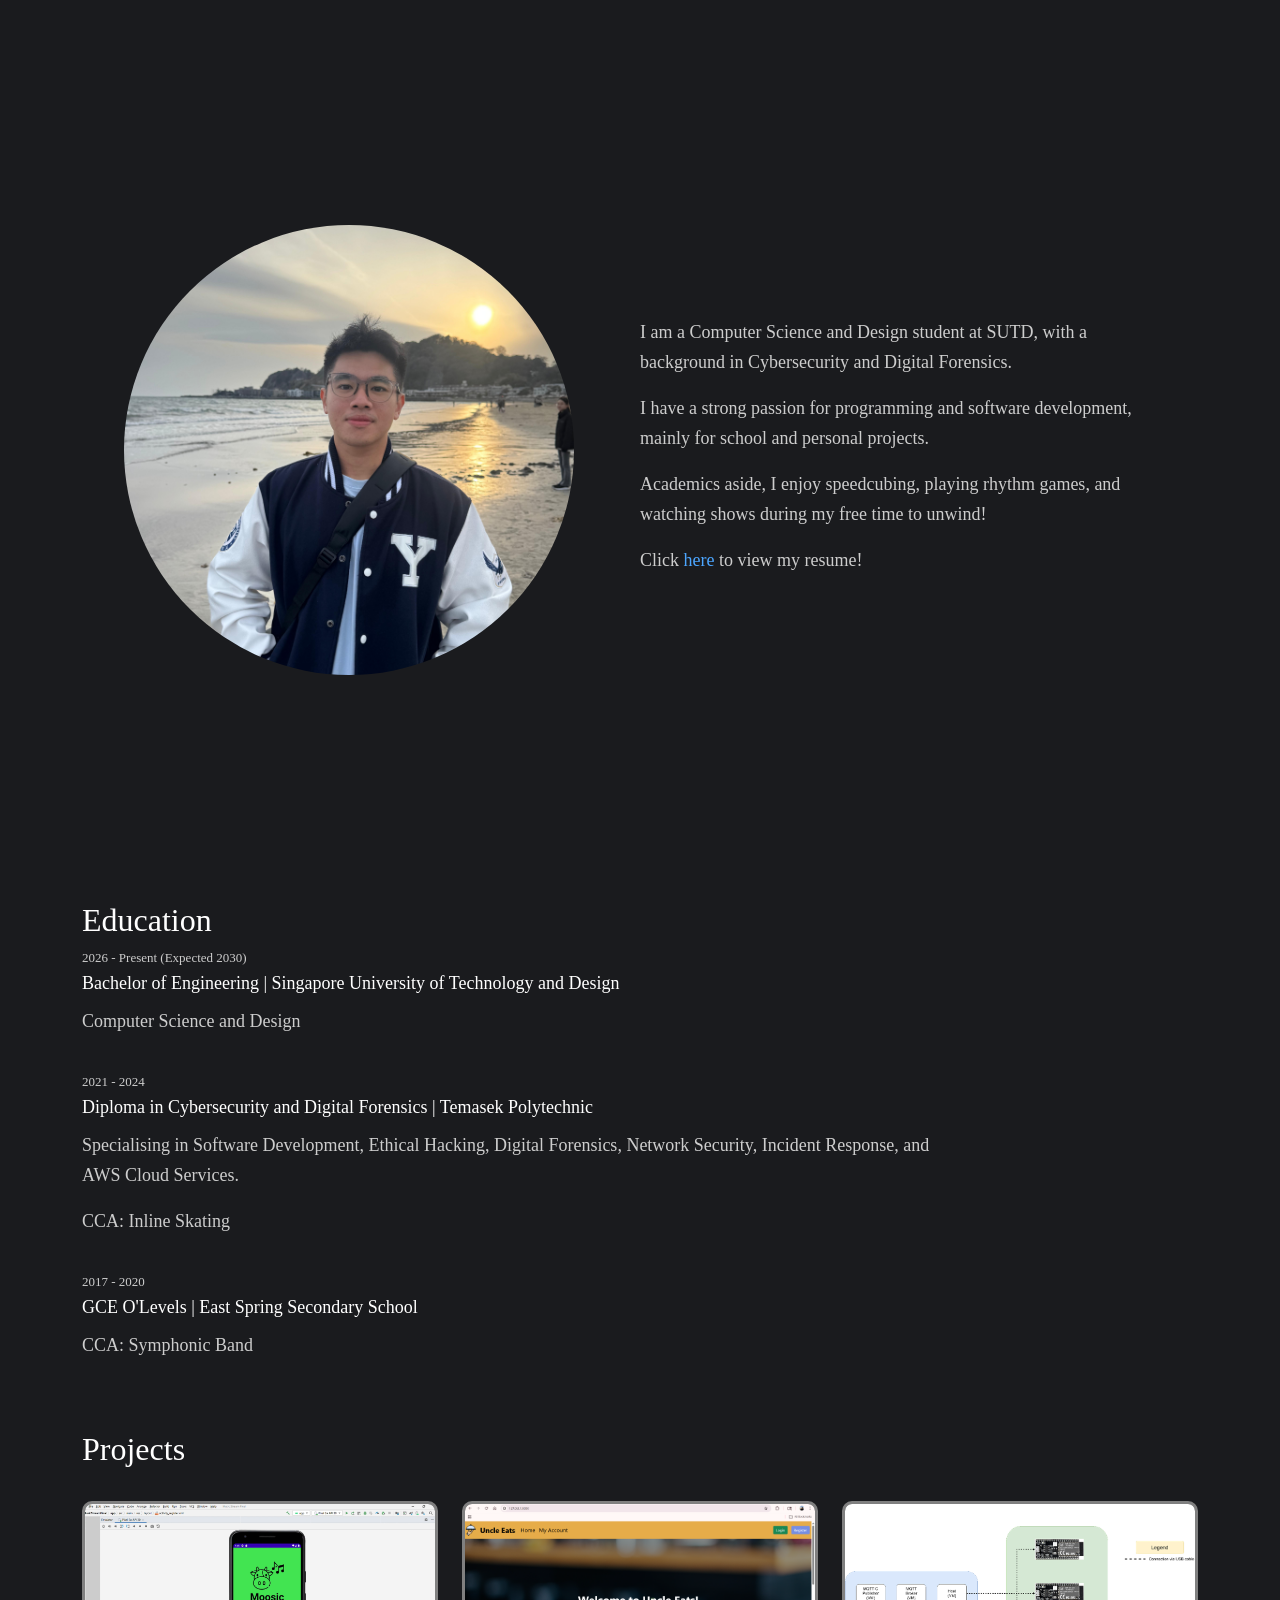
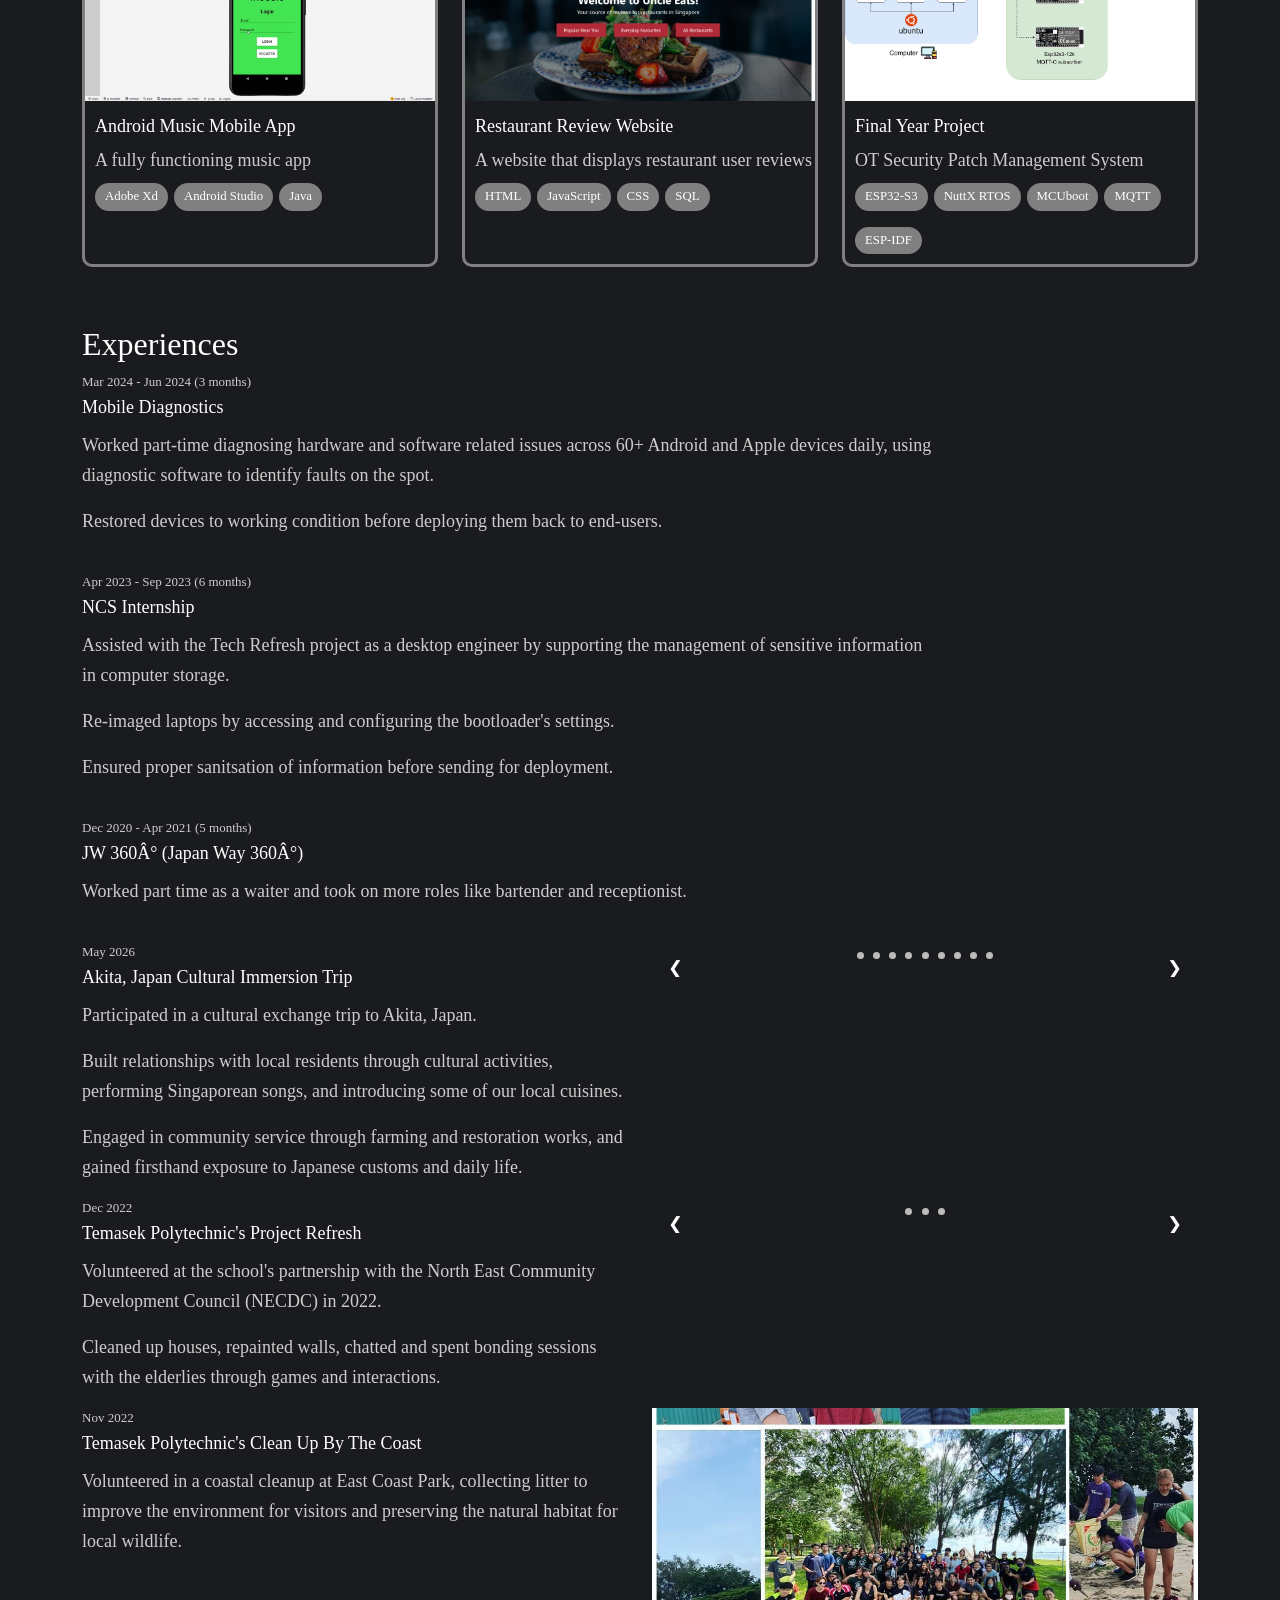
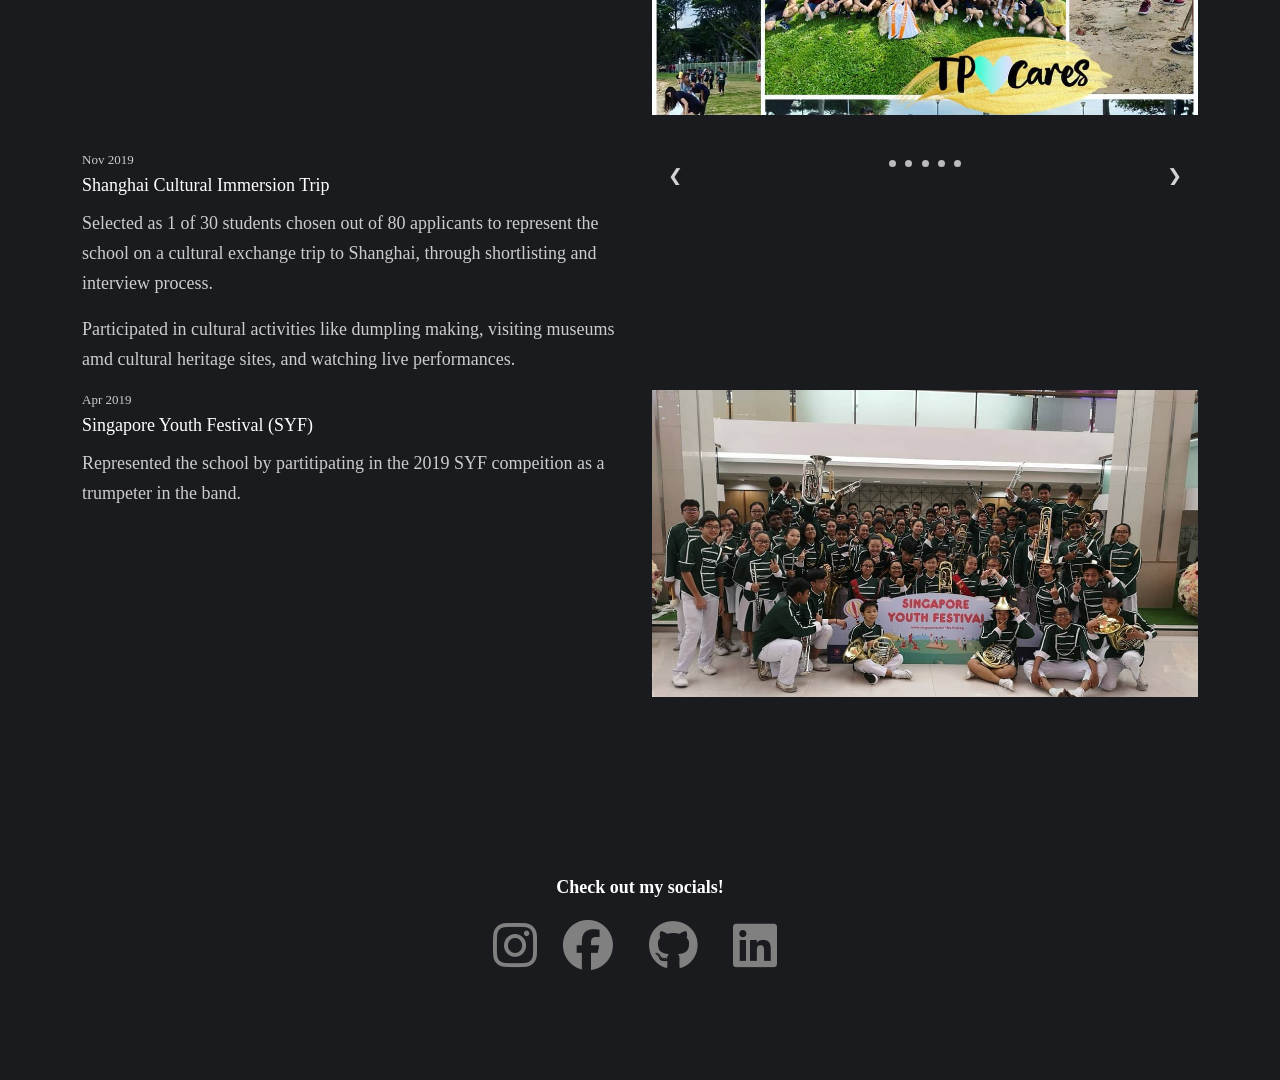
==== commit 8cae0c76: "finalised akita" ====
--- a/index.html
+++ b/index.html
@@ -181,7 +181,7 @@
                                 <div class="col-12 col-md-6">
                                     <span class="timeline-year">May 2026</span>
                                     <h4 class="mono-h4">Akita, Japan Cultural Immersion Trip</h4>
-                                    <p class="mono-p">Volunteered on a community service trip to Akita, Japan.</p>
+                                    <p class="mono-p">Participated in a cultural exchange trip to Akita, Japan.</p>
                                     <p class="mono-p">Built relationships with local residents through cultural activities, performing Singaporean songs, and introducing some of our local cuisines.</p>
                                     <p class="mono-p">Engaged in community service through farming and restoration works, and gained firsthand exposure to Japanese customs and daily life.</p>
                                 </div>
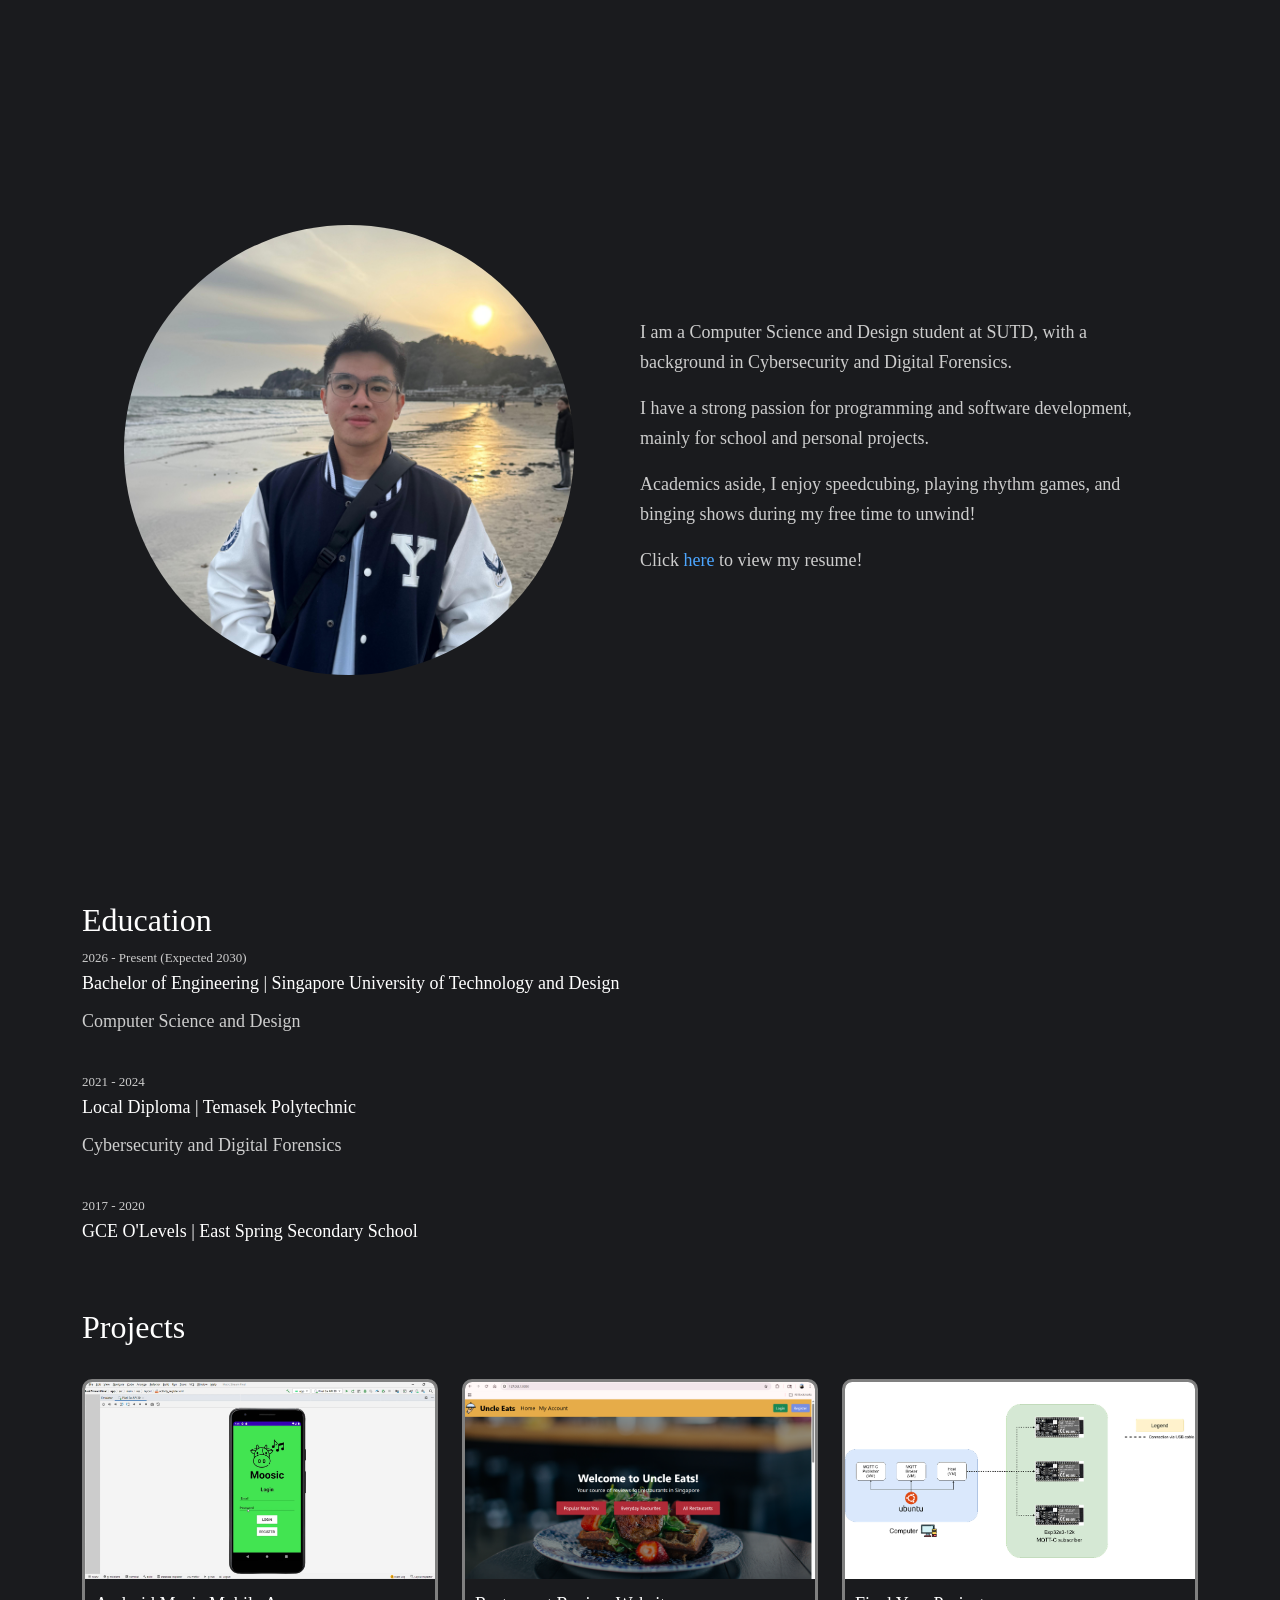
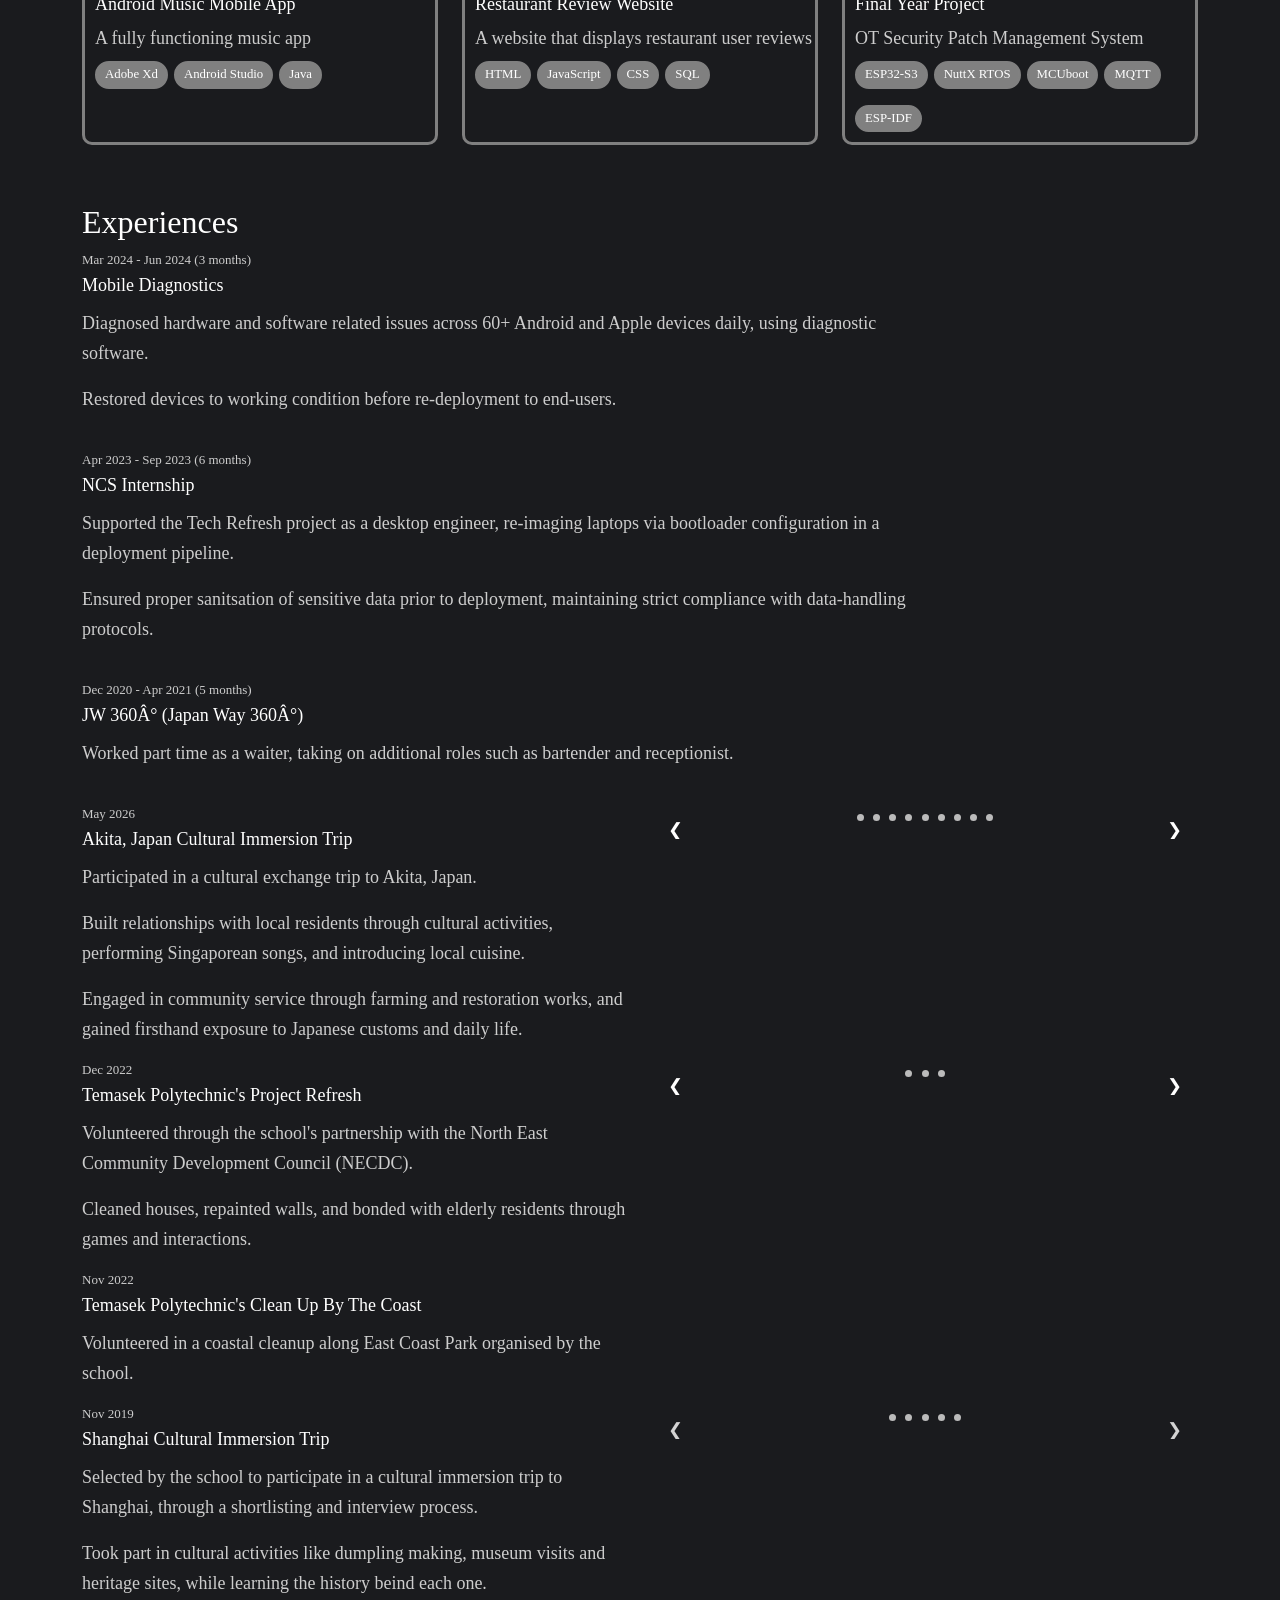
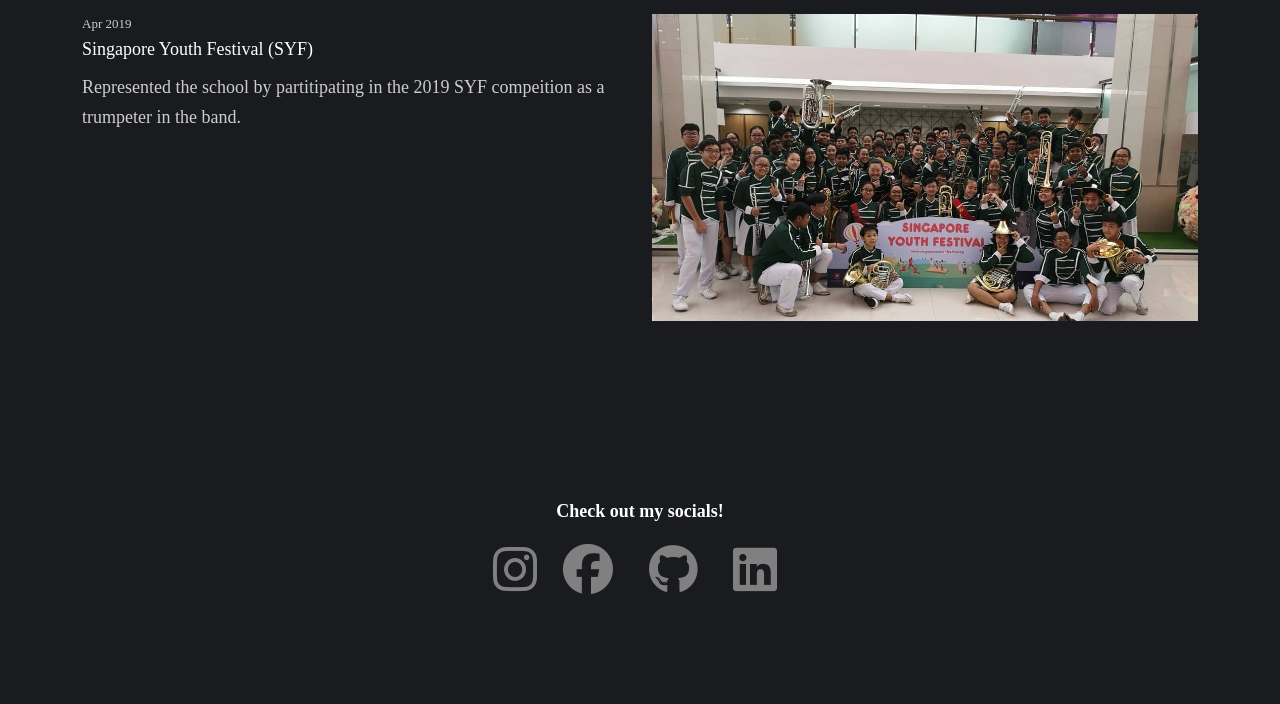
==== commit beea192b: "final edits" ====
--- a/index.html
+++ b/index.html
@@ -24,7 +24,7 @@
                     <h1 class="mono-h1"><span class="auto-type"></h1>
                     <p>I am a Computer Science and Design student at SUTD, with a background in Cybersecurity and Digital Forensics.</p>
                     <p>I have a strong passion for programming and software development, mainly for school and personal projects.</p>
-                    <p>Academics aside, I enjoy speedcubing, playing rhythm games, and watching shows during my free time to unwind!</p>
+                    <p>Academics aside, I enjoy speedcubing, playing rhythm games, and binging shows during my free time to unwind!</p>
                     <div>
                         <p>Click <a class="ext-link" href="https://drive.google.com/file/d/1bvjVIAMTLjLHmpdv-uf1q81jsuzaP_nR/view?usp=sharing" target="_blank">here</a> to view my resume!</p>
                     </div>
@@ -36,19 +36,18 @@
                     <div class="row">
                         <div class="col-12">
                             <div class="timeline-item">
-                                <div class="mono-p">
+                                <div>
                                     <span class="timeline-year">2026 - Present (Expected 2030)</span>
                                     <h4 class="mono-h4">Bachelor of Engineering | Singapore University of Technology and Design</h4>
-                                    <p>Computer Science and Design</p>
+                                    <p class="mono-p">Computer Science and Design</p>
                                 </div>
                             </div>
 
                             <div class="timeline-item">
                                 <div class="mono-p">
                                     <span class="timeline-year">2021 - 2024</span>
-                                    <h4 class="mono-h4">Diploma in Cybersecurity and Digital Forensics | Temasek Polytechnic</h4>
-                                    <p>Specialising in Software Development, Ethical Hacking, Digital Forensics, Network Security, Incident Response, and AWS Cloud Services.</p>
-                                    <p>CCA: Inline Skating</p>
+                                    <h4 class="mono-h4">Local Diploma | Temasek Polytechnic</h4>
+                                    <p class="mono-p">Cybersecurity and Digital Forensics</p>
                                 </div>
                             </div>
 
@@ -56,7 +55,6 @@
                                 <div class="mono-p">
                                     <span class="timeline-year">2017 - 2020</span>
                                     <h4 class="mono-h4">GCE O'Levels | East Spring Secondary School</h4>
-                                    <p>CCA: Symphonic Band</p>
                                 </div>
                             </div>
                         </div>
@@ -152,23 +150,22 @@
                             <div class="timeline-item">
                                 <span class="timeline-year">Mar 2024 - Jun 2024 (3 months)</span>
                                 <h4 class="mono-h4">Mobile Diagnostics</h4>
-                                <p class="mono-p">Worked part-time diagnosing hardware and software related issues across 60+ Android and Apple devices daily, using diagnostic software to identify faults on the spot.</p>
-                                <p class="mono-p">Restored devices to working condition before deploying them back to end-users.</p>
+                                <p class="mono-p">Diagnosed hardware and software related issues across 60+ Android and Apple devices daily, using diagnostic software.</p>
+                                <p class="mono-p">Restored devices to working condition before re-deployment to end-users.</p>
                             </div>
                             <div class="timeline-item">
                                 <div class="timeline-content">
                                     <span class="timeline-year">Apr 2023 - Sep 2023 (6 months)</span>
                                     <h4 class="mono-h4">NCS Internship</h4>
-                                    <p class="mono-p">Assisted with the Tech Refresh project as a desktop engineer by supporting the management of sensitive information in computer storage.</p>
-                                    <p class="mono-p">Re-imaged laptops by accessing and configuring the bootloader's settings.</p>
-                                    <p class="mono-p">Ensured proper sanitsation of information before sending for deployment.</p>
+                                    <p class="mono-p">Supported the Tech Refresh project as a desktop engineer, re-imaging laptops via bootloader configuration in a deployment pipeline.</p>
+                                    <p class="mono-p">Ensured proper sanitsation of sensitive data prior to deployment, maintaining strict compliance with data-handling protocols.</p>
                                 </div>
                             </div>
                             <div class="timeline-item">
                                 <div class="timeline-content">
                                     <span class="timeline-year">Dec 2020 - Apr 2021 (5 months)</span>
                                     <h4 class="mono-h4">JW 360° (Japan Way 360°)</h4>
-                                    <p class="mono-p">Worked part time as a waiter and took on more roles like bartender and receptionist.</p>
+                                    <p class="mono-p">Worked part time as a waiter, taking on additional roles such as bartender and receptionist.</p>
                                 </div>
                             </div>
                         </div>
@@ -182,7 +179,7 @@
                                     <span class="timeline-year">May 2026</span>
                                     <h4 class="mono-h4">Akita, Japan Cultural Immersion Trip</h4>
                                     <p class="mono-p">Participated in a cultural exchange trip to Akita, Japan.</p>
-                                    <p class="mono-p">Built relationships with local residents through cultural activities, performing Singaporean songs, and introducing some of our local cuisines.</p>
+                                    <p class="mono-p">Built relationships with local residents through cultural activities, performing Singaporean songs, and introducing local cuisine.</p>
                                     <p class="mono-p">Engaged in community service through farming and restoration works, and gained firsthand exposure to Japanese customs and daily life.</p>
                                 </div>
                                 <div class="col-12 col-md-6">
@@ -247,8 +244,8 @@
                                 <div class="col-12 col-md-6">
                                     <span class="timeline-year">Dec 2022</span>
                                     <h4 class="mono-h4">Temasek Polytechnic's Project Refresh</h4>
-                                    <p class="mono-p">Volunteered at the school's partnership with the North East Community Development Council (NECDC) in 2022.</p>
-                                    <p class="mono-p">Cleaned up houses, repainted walls, chatted and spent bonding sessions with the elderlies through games and interactions.</p>
+                                    <p class="mono-p">Volunteered through the school's partnership with the North East Community Development Council (NECDC).</p>
+                                    <p class="mono-p">Cleaned houses, repainted walls, and bonded with elderly residents through games and interactions.</p>
                                 </div>
                                 <div class="col-12 col-md-6">
                                     <div class="slideshow-container" id="slideshow-refresh">
@@ -278,16 +275,21 @@
                         </div>
 
                         <!-- clean up by the coast -->
-                        <div class="coast-timeline-item">
-                            <div class="timeline-content">
-                                <div class="row">
-                                    <div class="col-12 col-md-6">
-                                        <span class="timeline-year">Nov 2022</span>
-                                        <h4 class="mono-h4">Temasek Polytechnic's Clean Up By The Coast</h4>
-                                        <p class="mono-p">Volunteered in a coastal cleanup at East Coast Park, collecting litter to improve the environment for visitors and preserving the natural habitat for local wildlife.</p>
-                                    </div>
-                                    <div class="col-12 col-md-6">
-                                        <img src="public/experiences/clean-up.jpg" class="lightbox-trigger single-image" data-group="cleanup" data-index="0" loading="lazy">
+                        <div class="timeline-content">
+                            <div class="row">
+                                <div class="col-12 col-md-6">
+                                    <span class="timeline-year">Nov 2022</span>
+                                    <h4 class="mono-h4">Temasek Polytechnic's Clean Up By The Coast</h4>
+                                    <p class="mono-p">Volunteered in a coastal cleanup along East Coast Park organised by the school.</p>
+                                </div>
+                                <div class="col-12 col-md-6">
+                                    <div class="slideshow-container" id="slideshow-coast">
+                                        <div class="mySlides">
+                                            <img src="public/experiences/clean-up.jpg" class="lightbox-trigger single-image" data-group="cleanup" data-index="0" loading="lazy">
+                                            <div class="dots-container">
+                                                <span class="dot" style="background-color: rgb(26, 27, 30);" onclick="currentSlide(1, 'slideshow-coast')"></span>
+                                            </div>
+                                        </div>
                                     </div>
                                 </div>
                             </div>
@@ -299,8 +301,8 @@
                                 <div class="col-12 col-md-6">
                                     <span class="timeline-year">Nov 2019</span>
                                     <h4 class="mono-h4">Shanghai Cultural Immersion Trip</h4>
-                                    <p class="mono-p">Selected as 1 of 30 students chosen out of 80 applicants to represent the school on a cultural exchange trip to Shanghai, through shortlisting and interview process.</p>
-                                    <p class="mono-p">Participated in cultural activities like dumpling making, visiting museums amd cultural heritage sites, and watching live performances.</p>
+                                    <p class="mono-p">Selected by the school to participate in a cultural immersion trip to Shanghai, through a shortlisting and interview process.</p>
+                                    <p class="mono-p">Took part in cultural activities like dumpling making, museum visits and heritage sites, while learning the history beind each one.</p>
                                 </div>
                                 <div class="col-12 col-md-6">
                                     <div class="slideshow-container" id="slideshow-shanghai">
--- a/style.css
+++ b/style.css
@@ -402,19 +402,6 @@
 .timeline-item
 {
     padding-bottom: 20px;
-}
-
-.coast-timeline-item
-{
-    padding-bottom: 35px;
-}
-
-@media (max-width: 768px)
-{
-    .coast-timeline-item
-    {
-        padding-bottom: 35px;
-    }
 }
 
 .timeline-year
@@ -917,17 +904,4 @@
     object-fit: cover;
     object-position: center;
     cursor: pointer;
-}
-
-.mp-img
-{
-    padding-top: 2%;
-}
-
-@media (max-width: 768px)
-{
-    .mp-img
-    {
-        padding-top: 0%;
-    }
 }
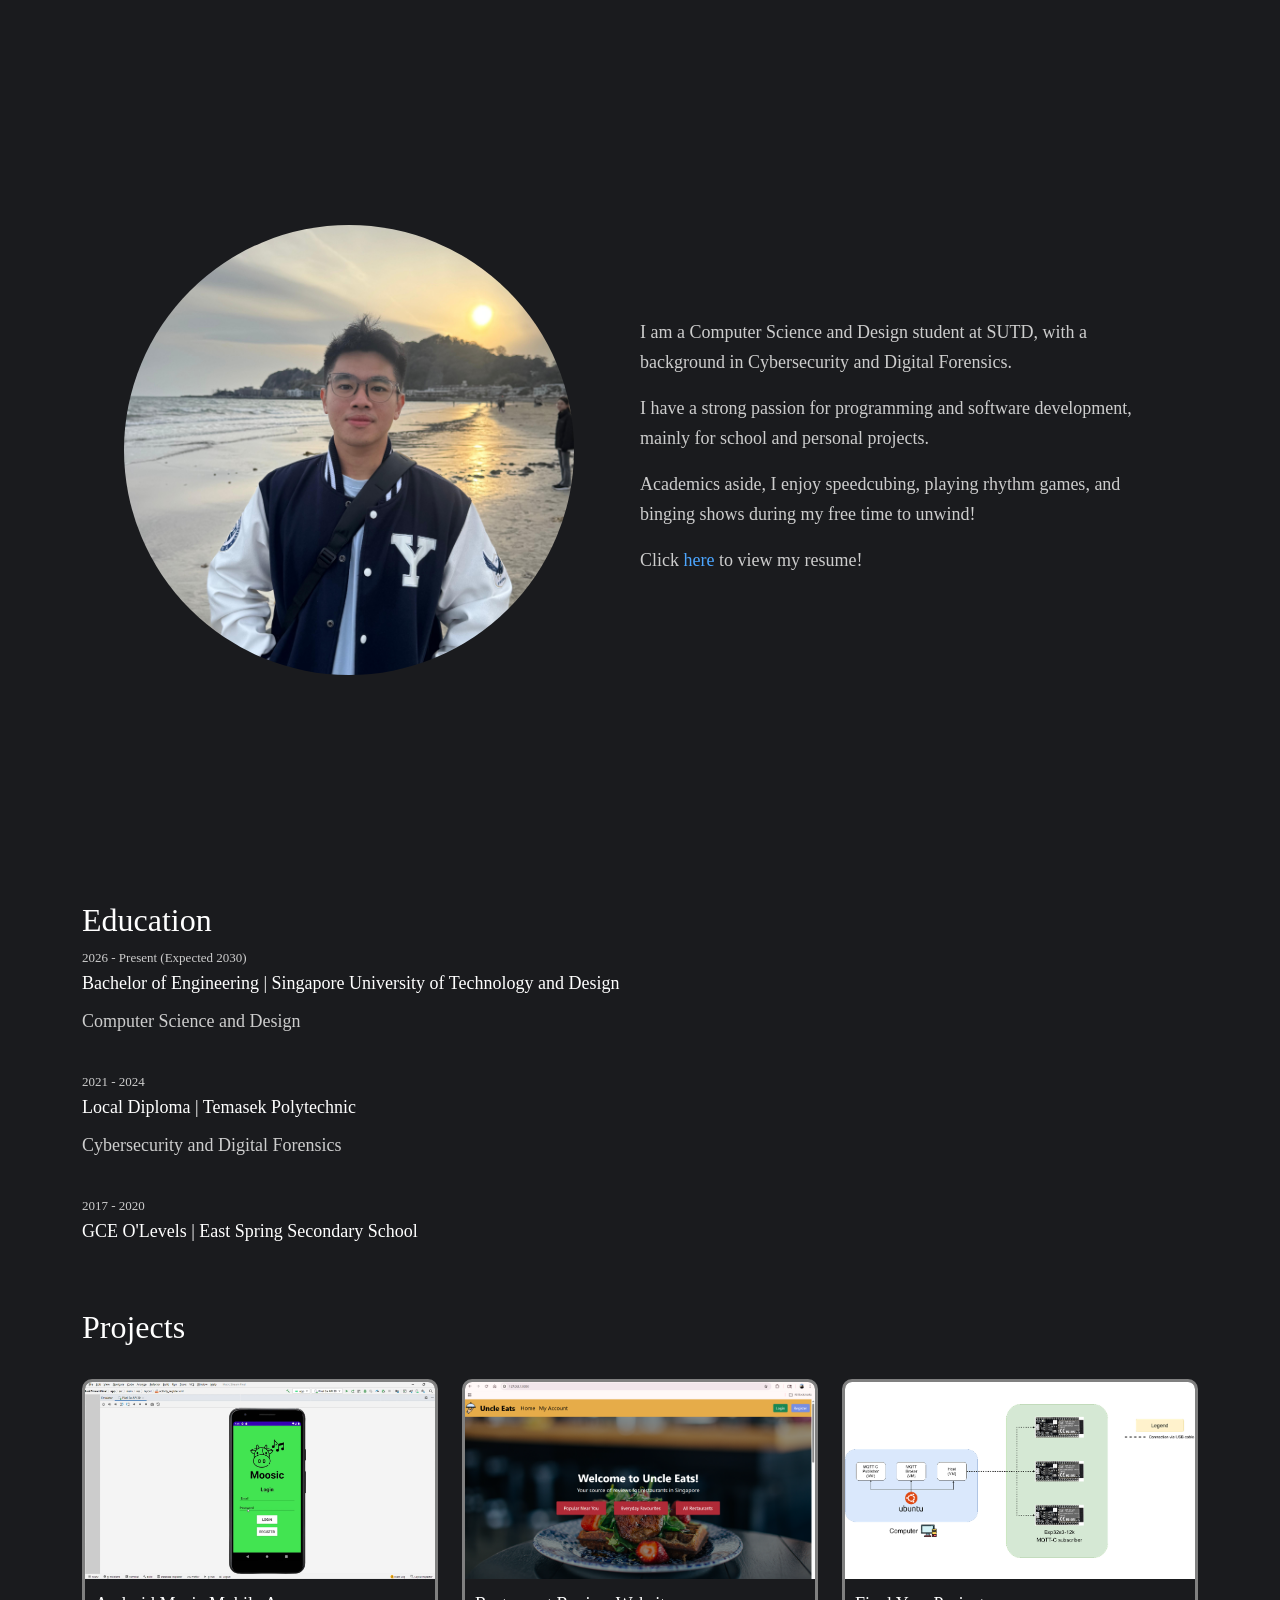
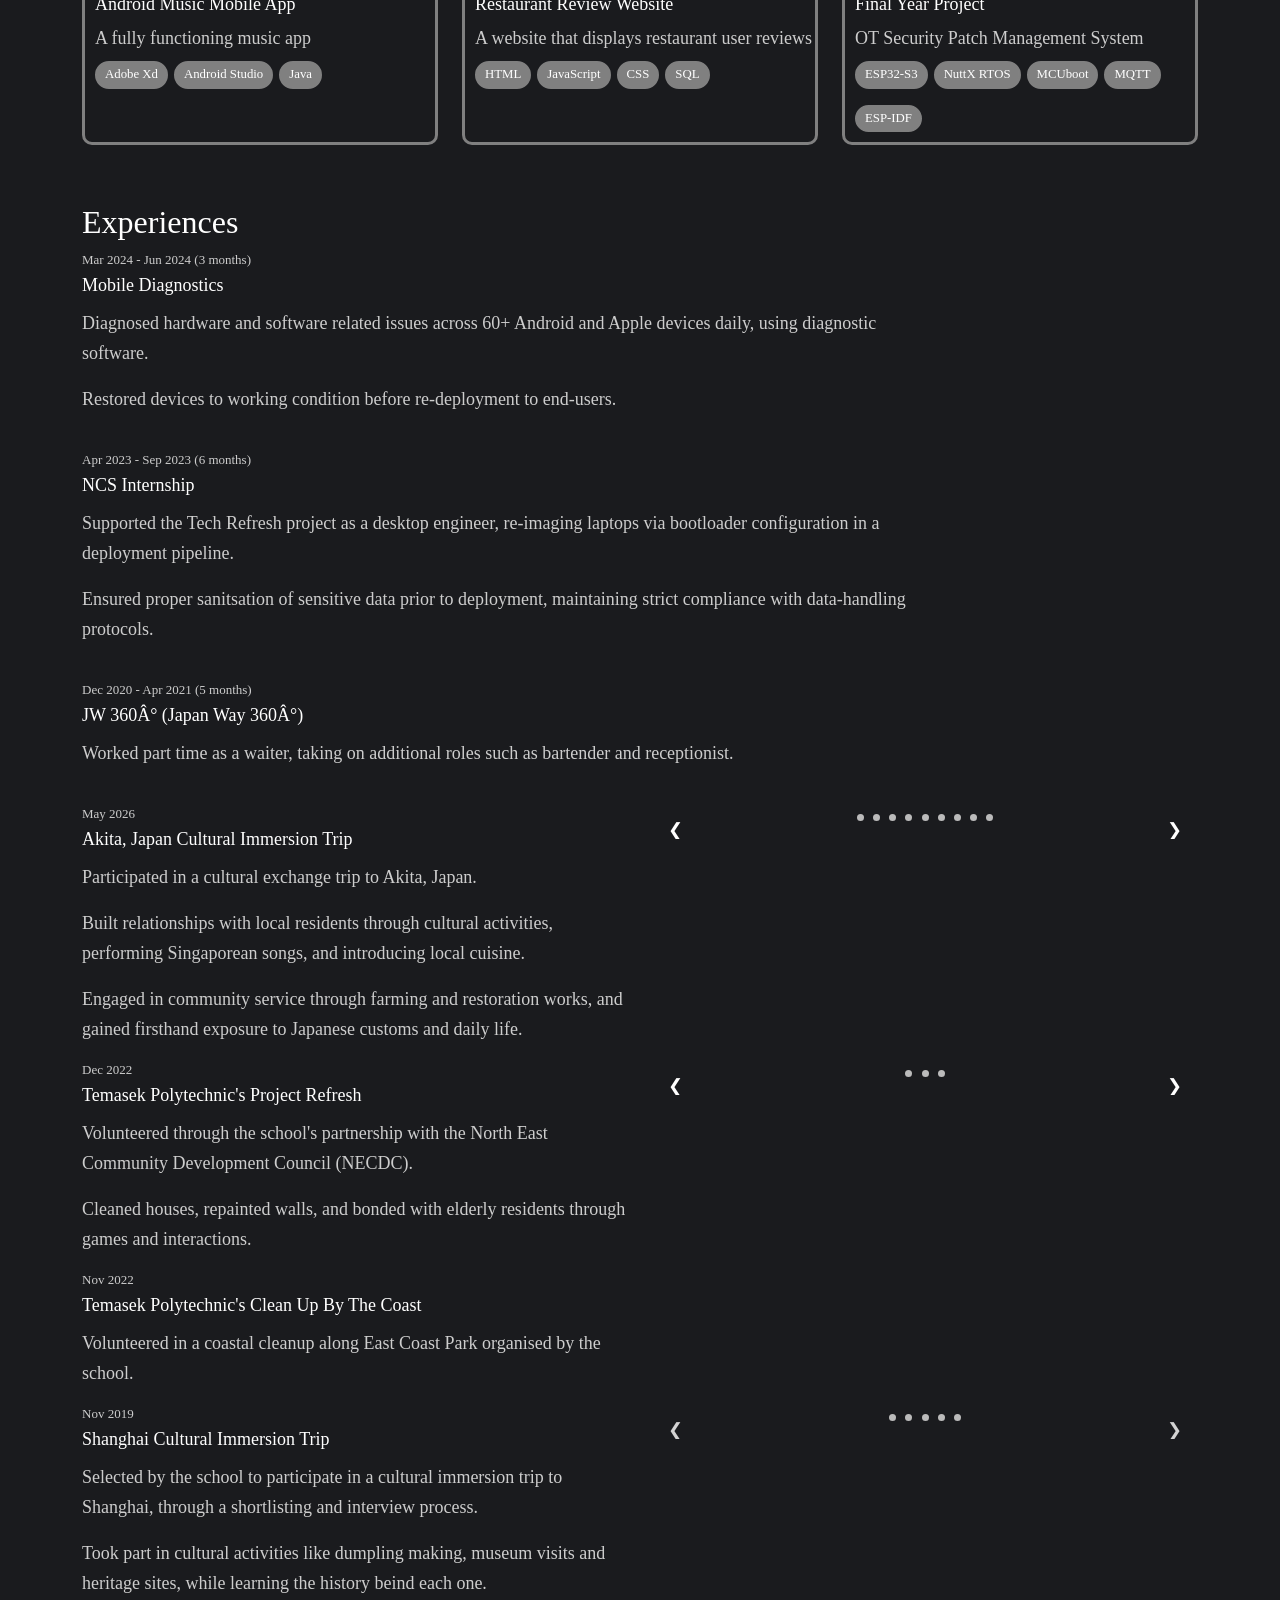
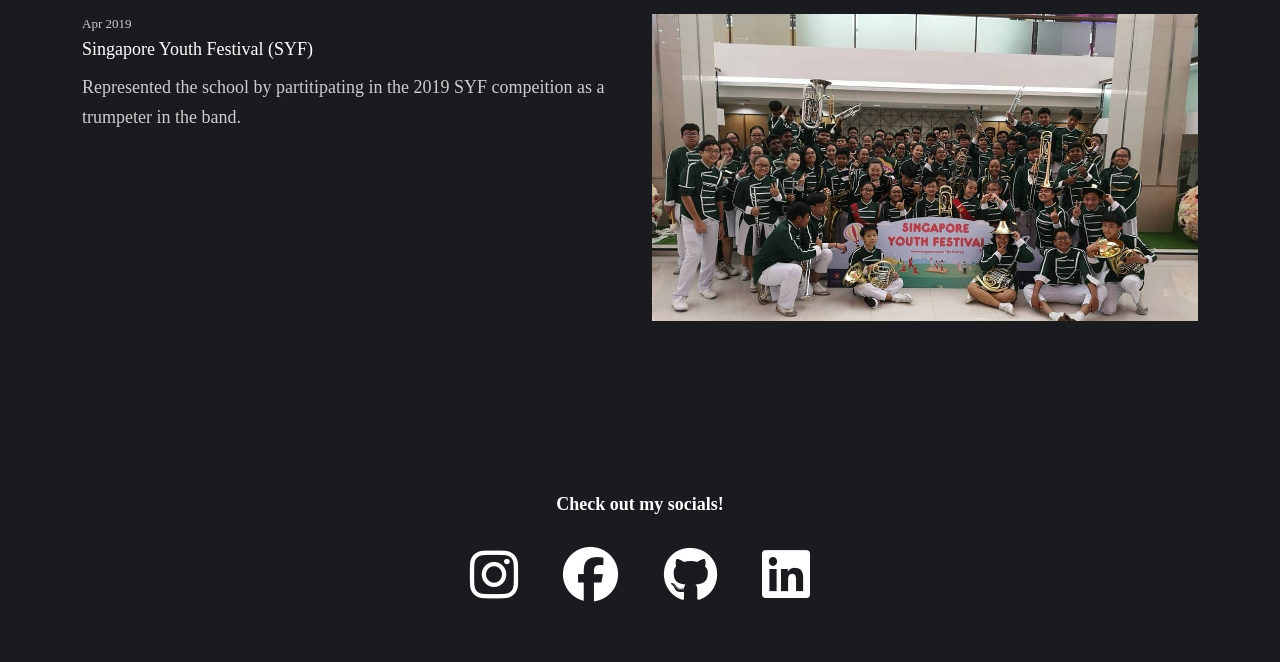
==== commit 0c5068ab: "final updates" ====
--- a/index.html
+++ b/index.html
@@ -357,10 +357,10 @@
                 </section>
             </div>
 
-            <div class="row text-center socials icon" id="sec5">
+            <div class="row text-center" id="sec5">
                 <div class="col-12">
                     <h4 class="mono-h4" style="padding-top: 15%; font-weight: bold; color: white;">Check out my socials!</h4>
-                    <a href="https://www.instagram.com/isaactannnnn/" target="_blank"><i class="fa-brands fa-instagram"></i></a>
+                    <a href="https://www.instagram.com/isaactannnnn/" target="_blank"><i class="fa-brands fa-instagram socials"></i></a>
                     <a href="https://www.facebook.com/isaac.tan.73157" target="_blank"><i class="fa-brands fa-facebook socials"></i></a>
                     <a href="https://github.com/snorzac" target="_blank"><i class="fa-brands fa-github socials"></i></a>
                     <a href="https://www.linkedin.com/in/isaac-tan-98622b218/" target="_blank"><i class="fa-brands fa-linkedin socials"></i></a>
--- a/style.css
+++ b/style.css
@@ -232,20 +232,11 @@
 
 .socials
 {
-    padding-left: 10px;
-    padding-right: 10px;
-    padding-bottom: 5%;
-    padding-top: 10px;
-    font-size: 50px;
-}
-
-.icon
-{
-    color: grey;
-}
-
-.icon a:hover
-{
+    margin-left: 20px;
+    margin-right: 20px;
+    padding-bottom: 60px;
+    padding-top: 20px;
+    font-size: 55px;
     color: white;
 }
 
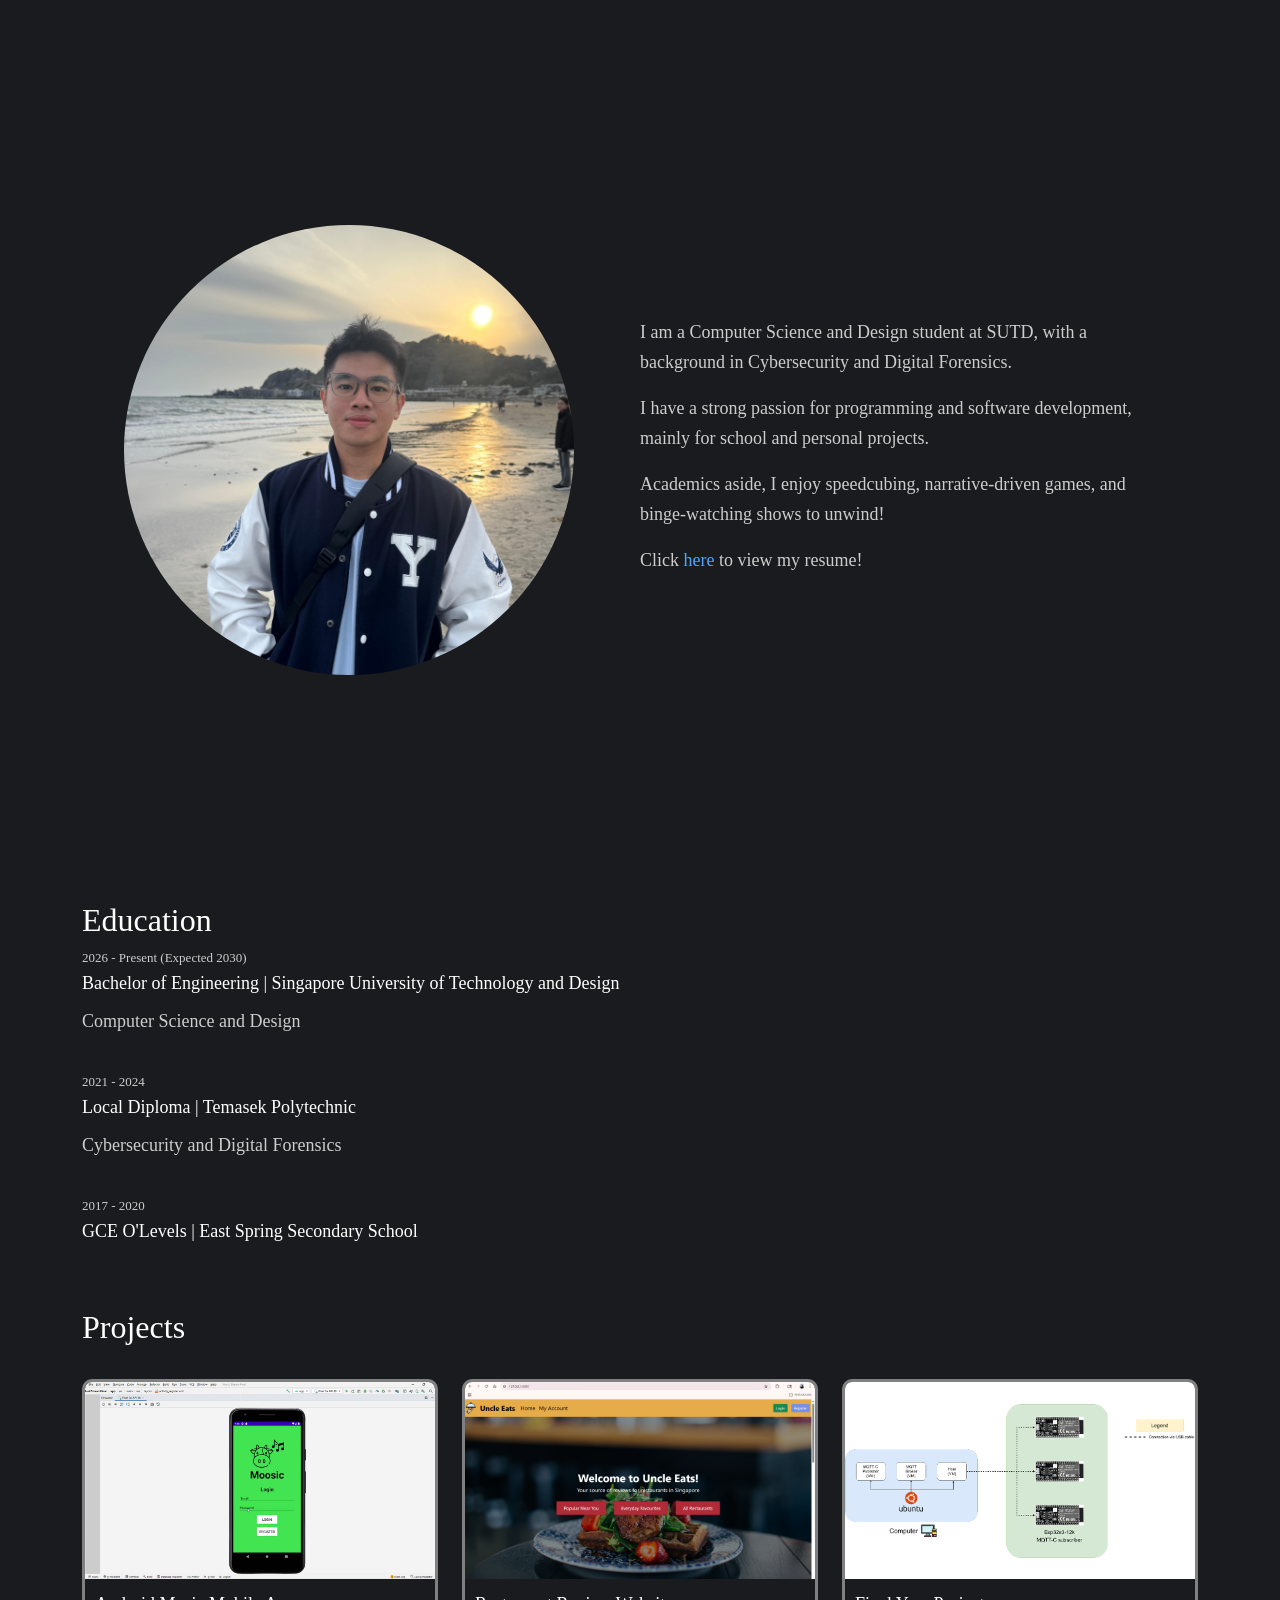
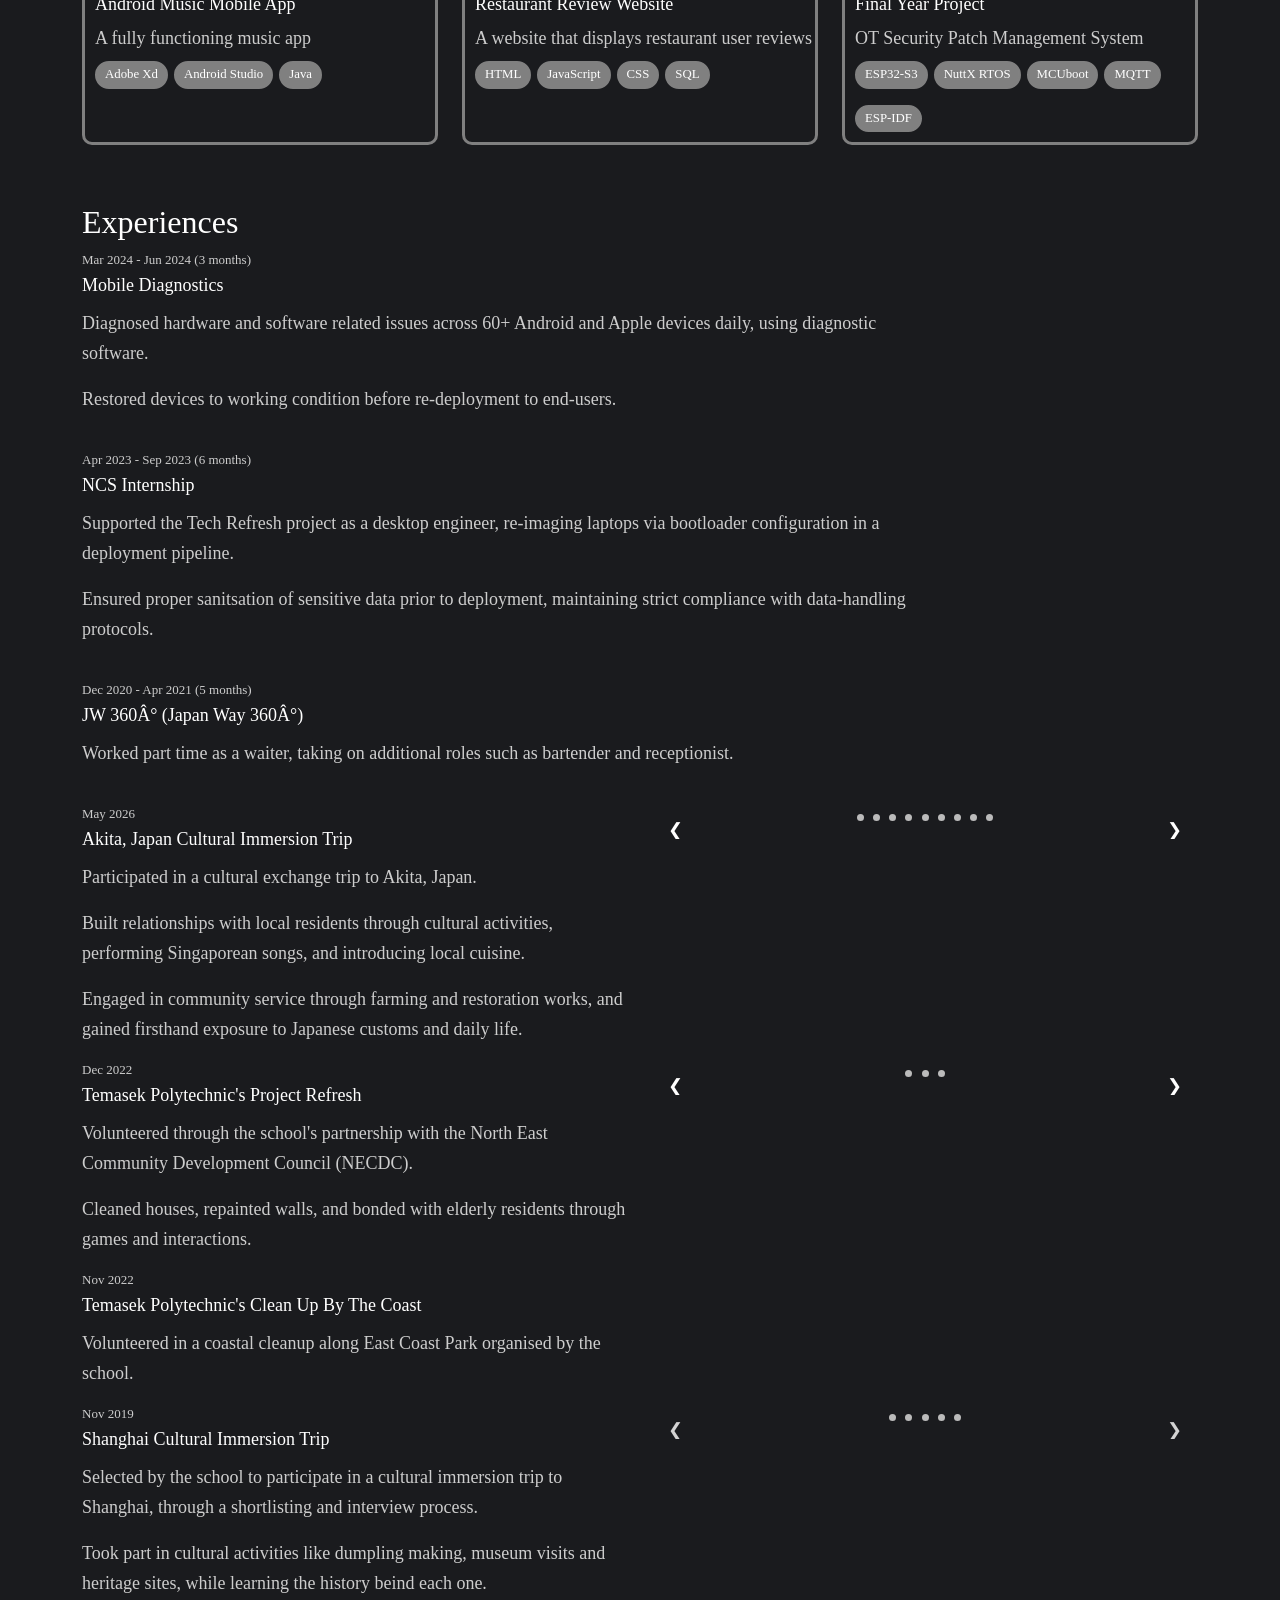
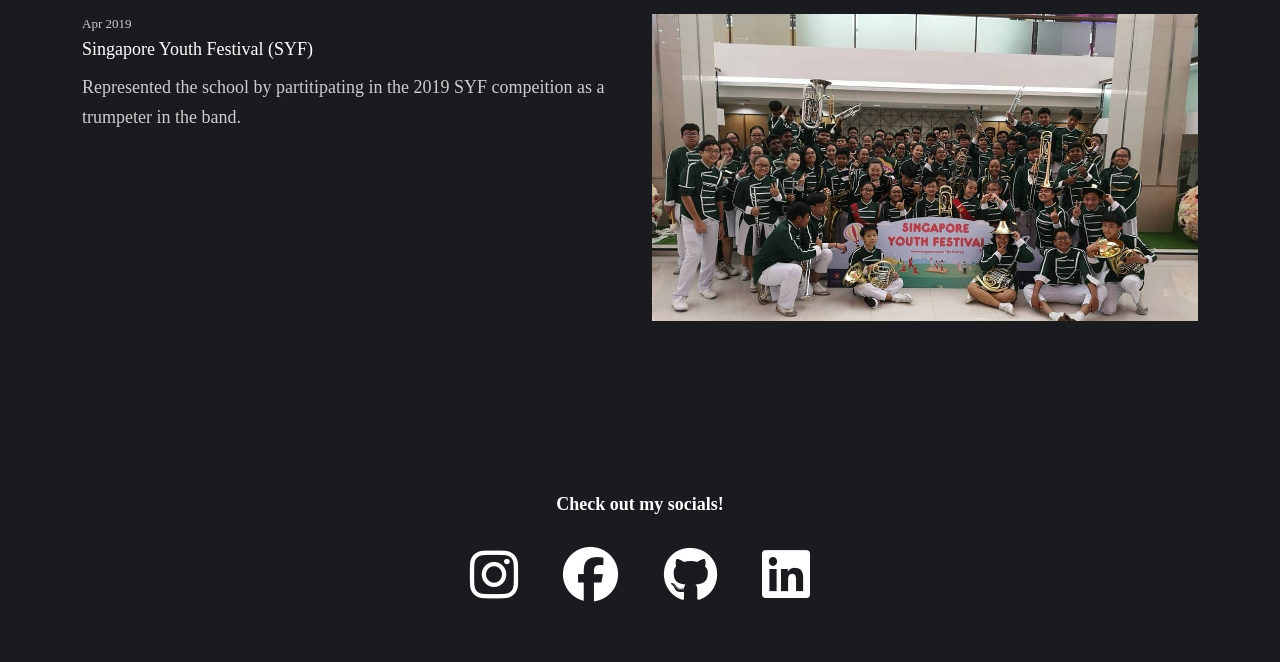
==== commit 8b066901: "final edits" ====
--- a/index.html
+++ b/index.html
@@ -24,7 +24,7 @@
                     <h1 class="mono-h1"><span class="auto-type"></h1>
                     <p>I am a Computer Science and Design student at SUTD, with a background in Cybersecurity and Digital Forensics.</p>
                     <p>I have a strong passion for programming and software development, mainly for school and personal projects.</p>
-                    <p>Academics aside, I enjoy speedcubing, playing rhythm games, and binging shows during my free time to unwind!</p>
+                    <p>Academics aside, I enjoy speedcubing, narrative-driven games, and binge-watching shows to unwind!</p>
                     <div>
                         <p>Click <a class="ext-link" href="https://drive.google.com/file/d/1bvjVIAMTLjLHmpdv-uf1q81jsuzaP_nR/view?usp=sharing" target="_blank">here</a> to view my resume!</p>
                     </div>
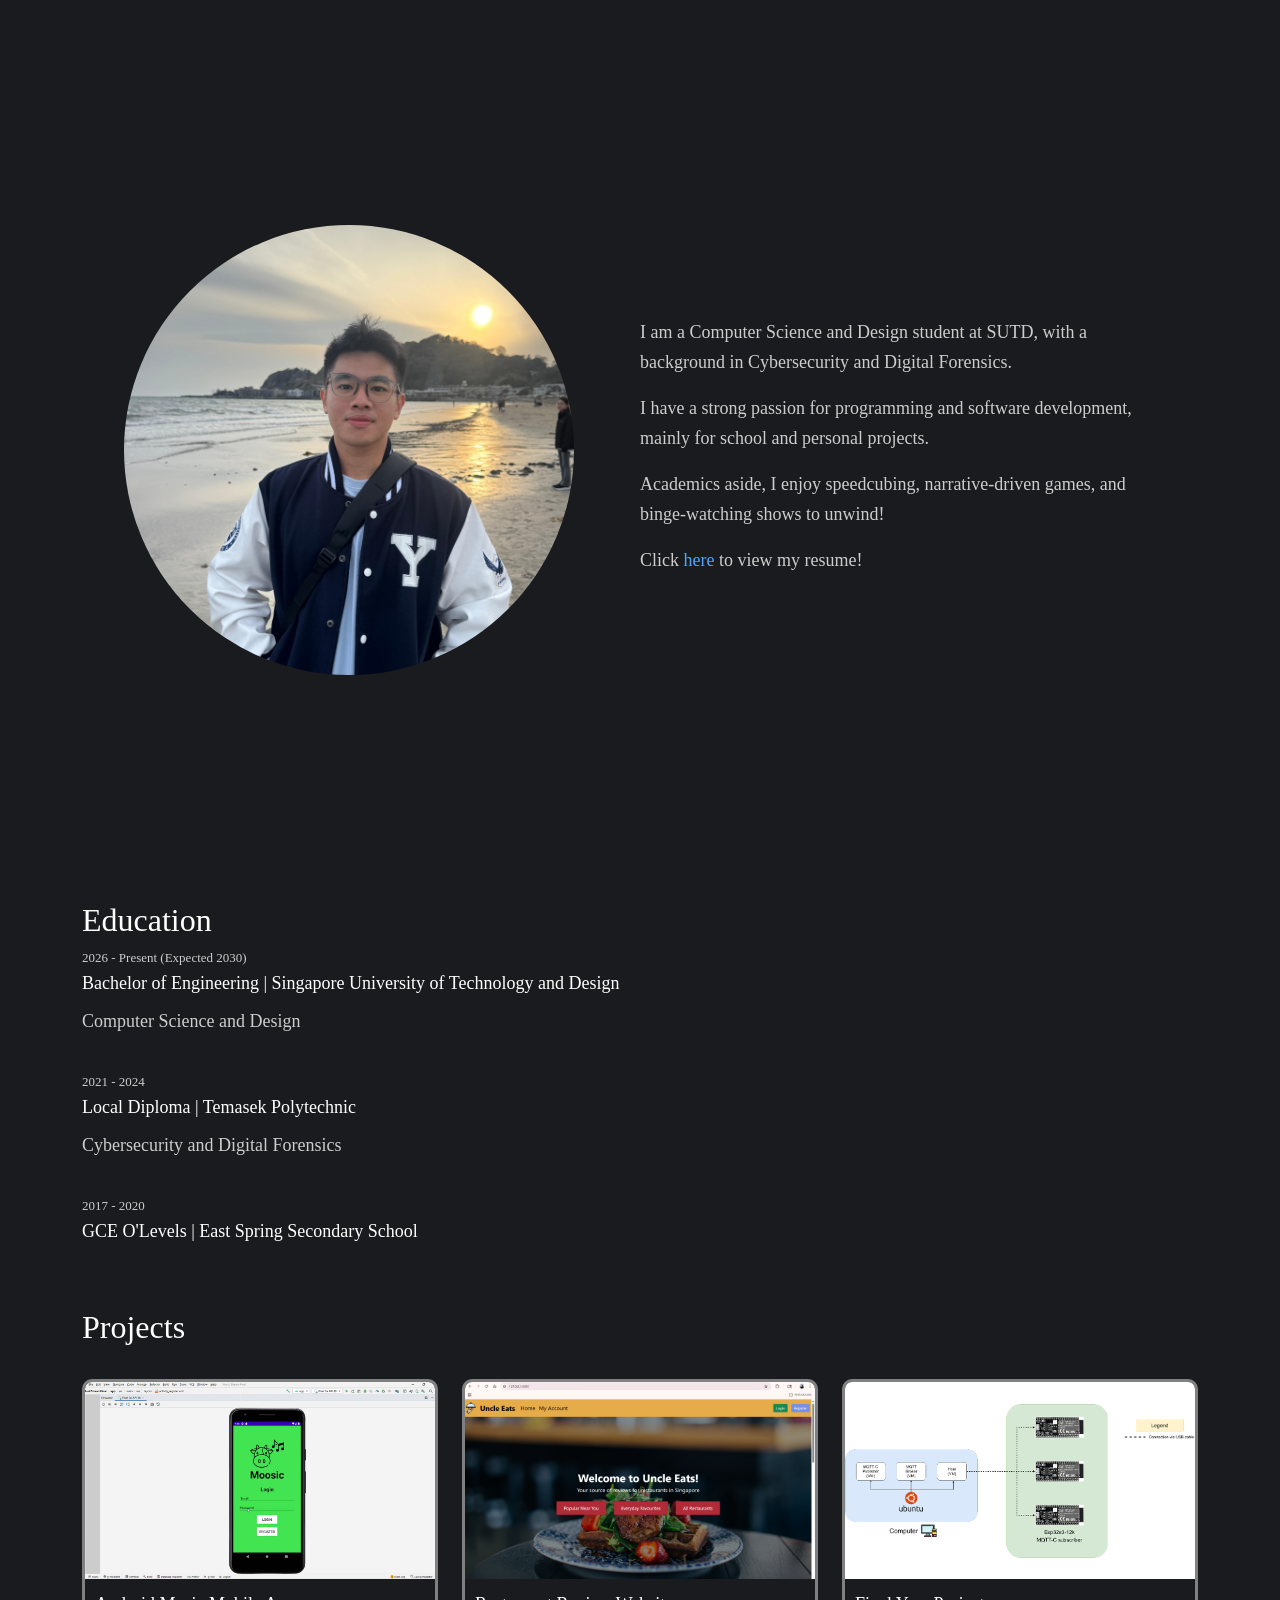
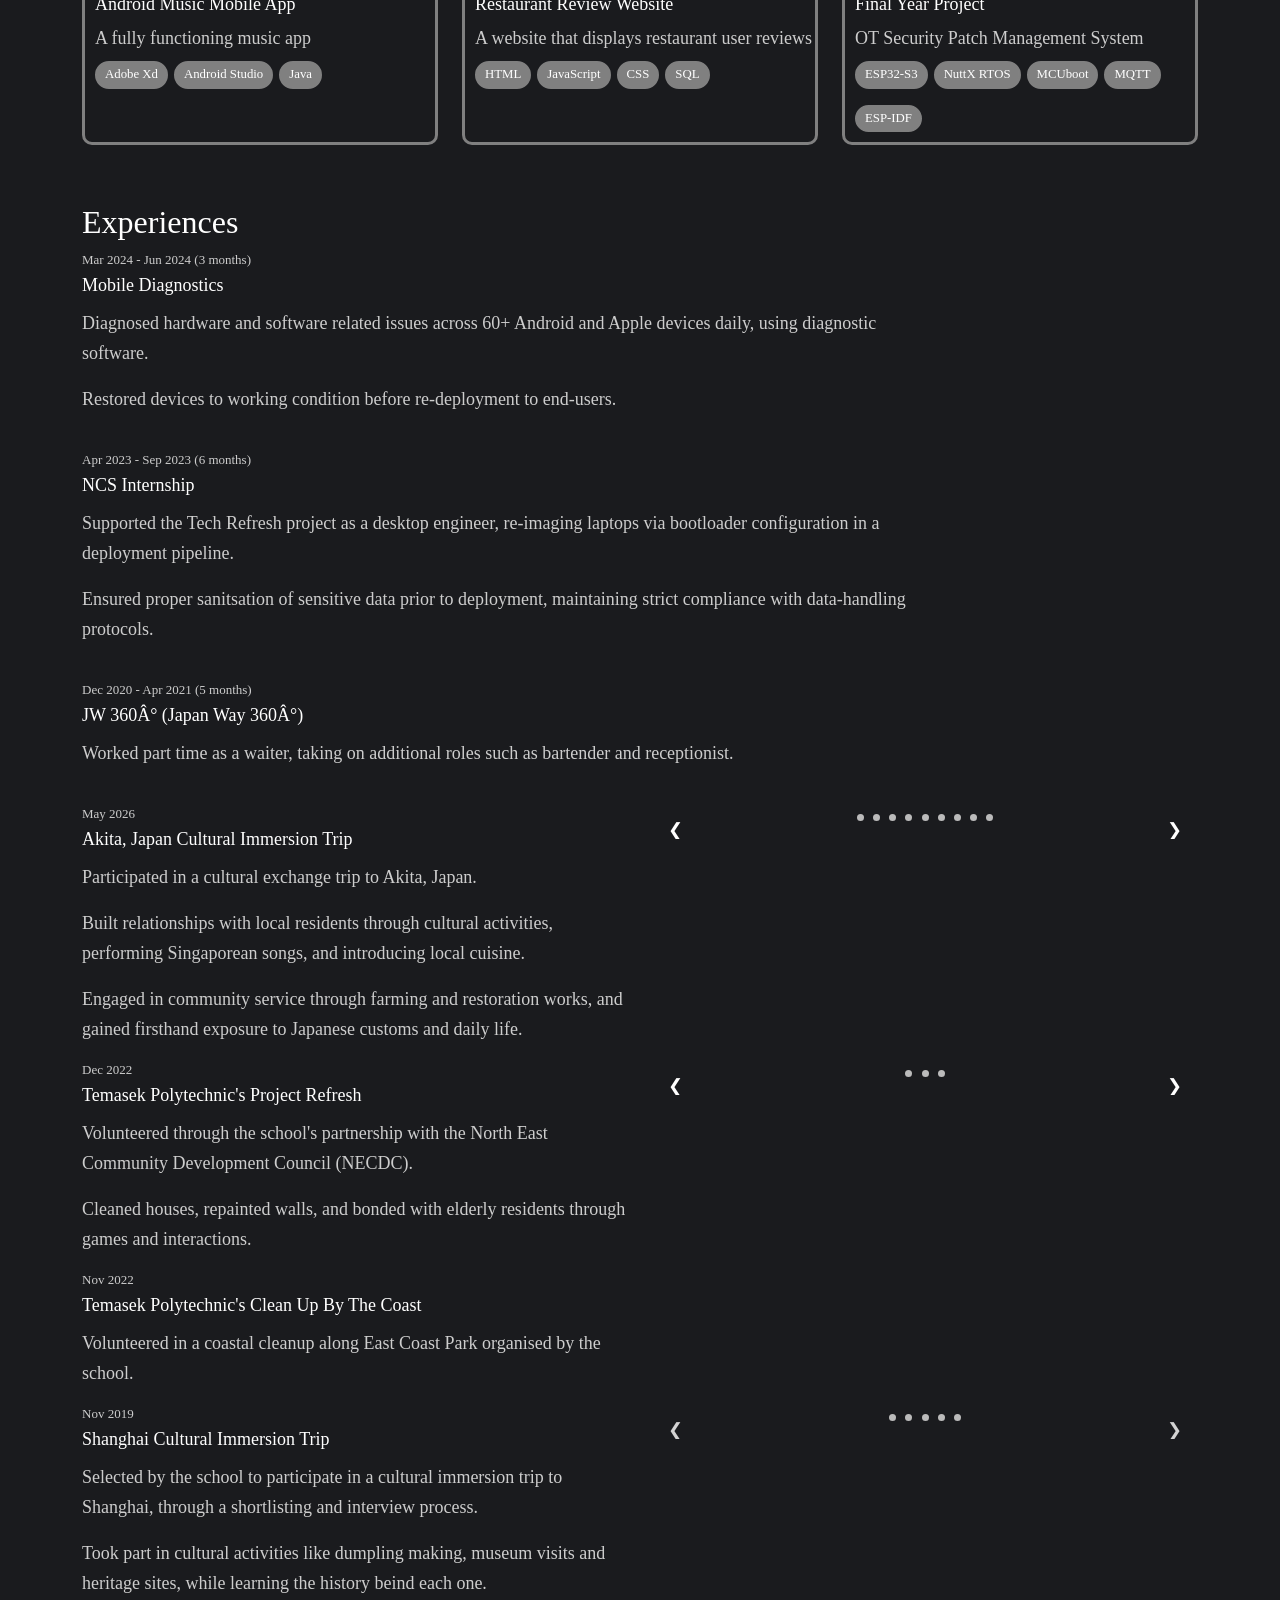
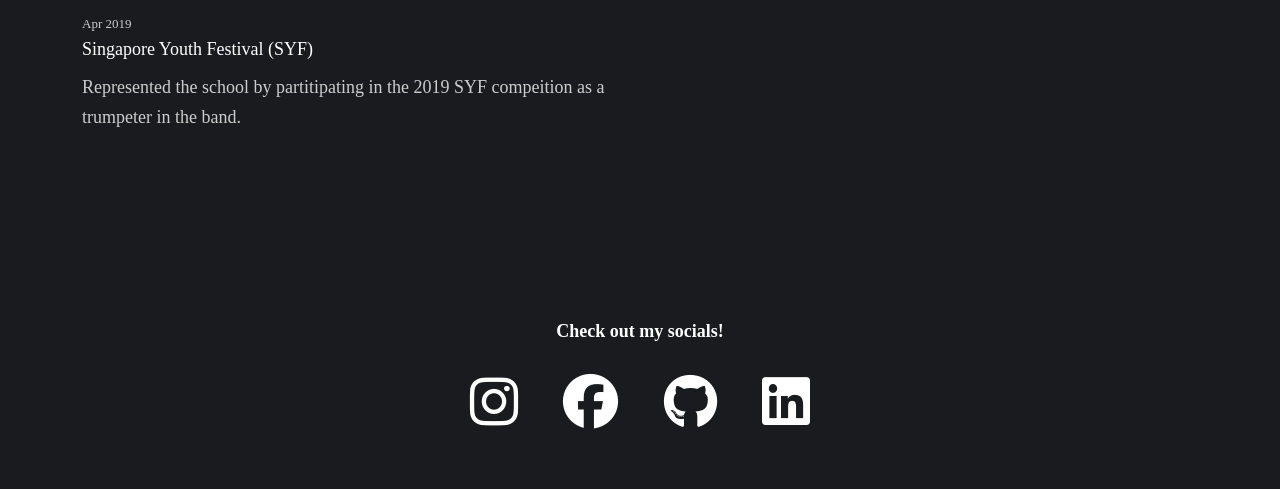
==== commit f8f97335: "final edits" ====
--- a/index.html
+++ b/index.html
@@ -287,7 +287,7 @@
                                         <div class="mySlides">
                                             <img src="public/experiences/clean-up.jpg" class="lightbox-trigger single-image" data-group="cleanup" data-index="0" loading="lazy">
                                             <div class="dots-container">
-                                                <span class="dot" style="background-color: rgb(26, 27, 30);" onclick="currentSlide(1, 'slideshow-coast')"></span>
+                                                <span class="dot" style="background-color: rgb(26, 27, 30);"></span>
                                             </div>
                                         </div>
                                     </div>
@@ -350,8 +350,15 @@
                                 <p class="mono-p">Represented the school by partitipating in the 2019 SYF compeition as a trumpeter in the band.</p>
                             </div>
                             <div class="col-12 col-md-6">
-                                <img src="public/experiences/syf.jpg" class="lightbox-trigger single-image" data-group="syf" data-index="0" loading="lazy">
-                            </div>
+                                <div class="slideshow-container" id="slideshow-syf">
+                                    <div class="mySlides">
+                                        <img src="public/experiences/syf.jpg" class="lightbox-trigger single-image" data-group="syf" data-index="0" loading="lazy">
+                                        <div class="dots-container">
+                                            <span class="dot" style="background-color: rgb(26, 27, 30);"></span>
+                                        </div>
+                                    </div>
+                                </div>
+                            </div>    
                         </div>
                     </div>
                 </section>
